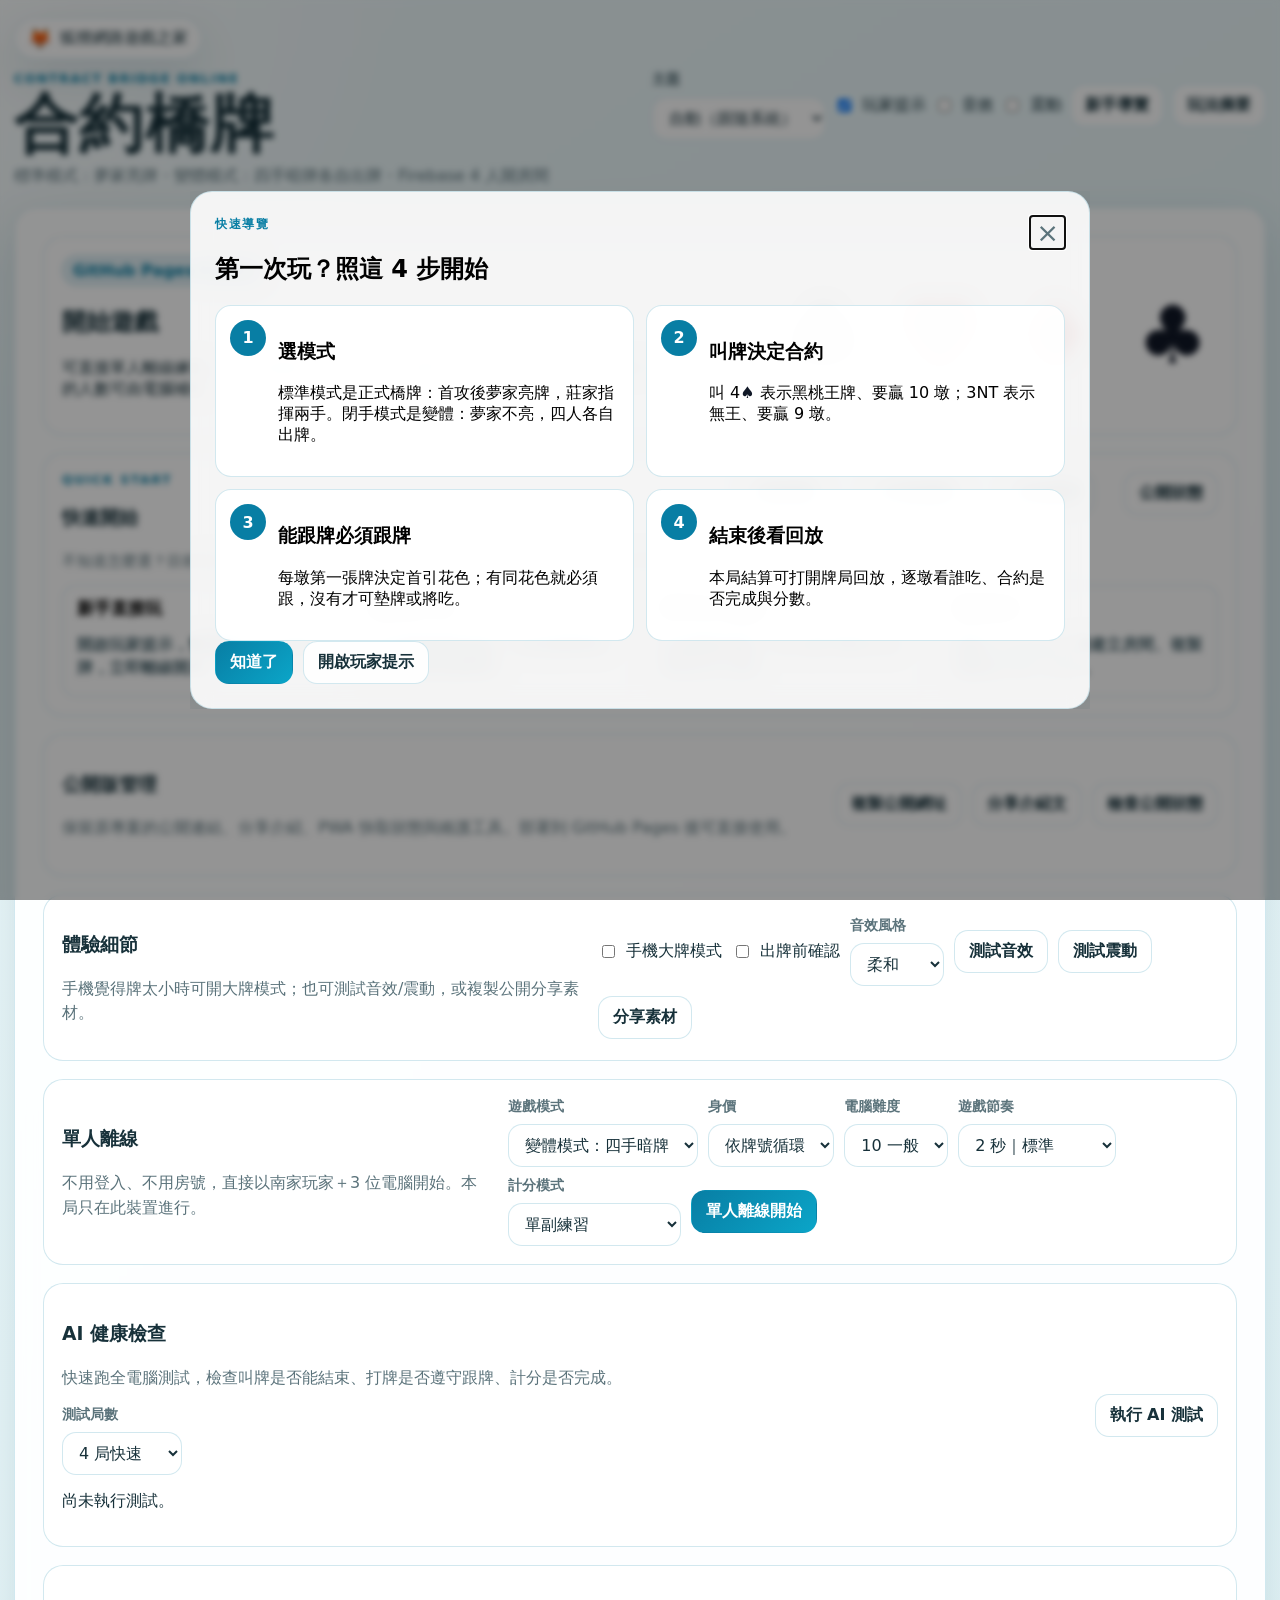
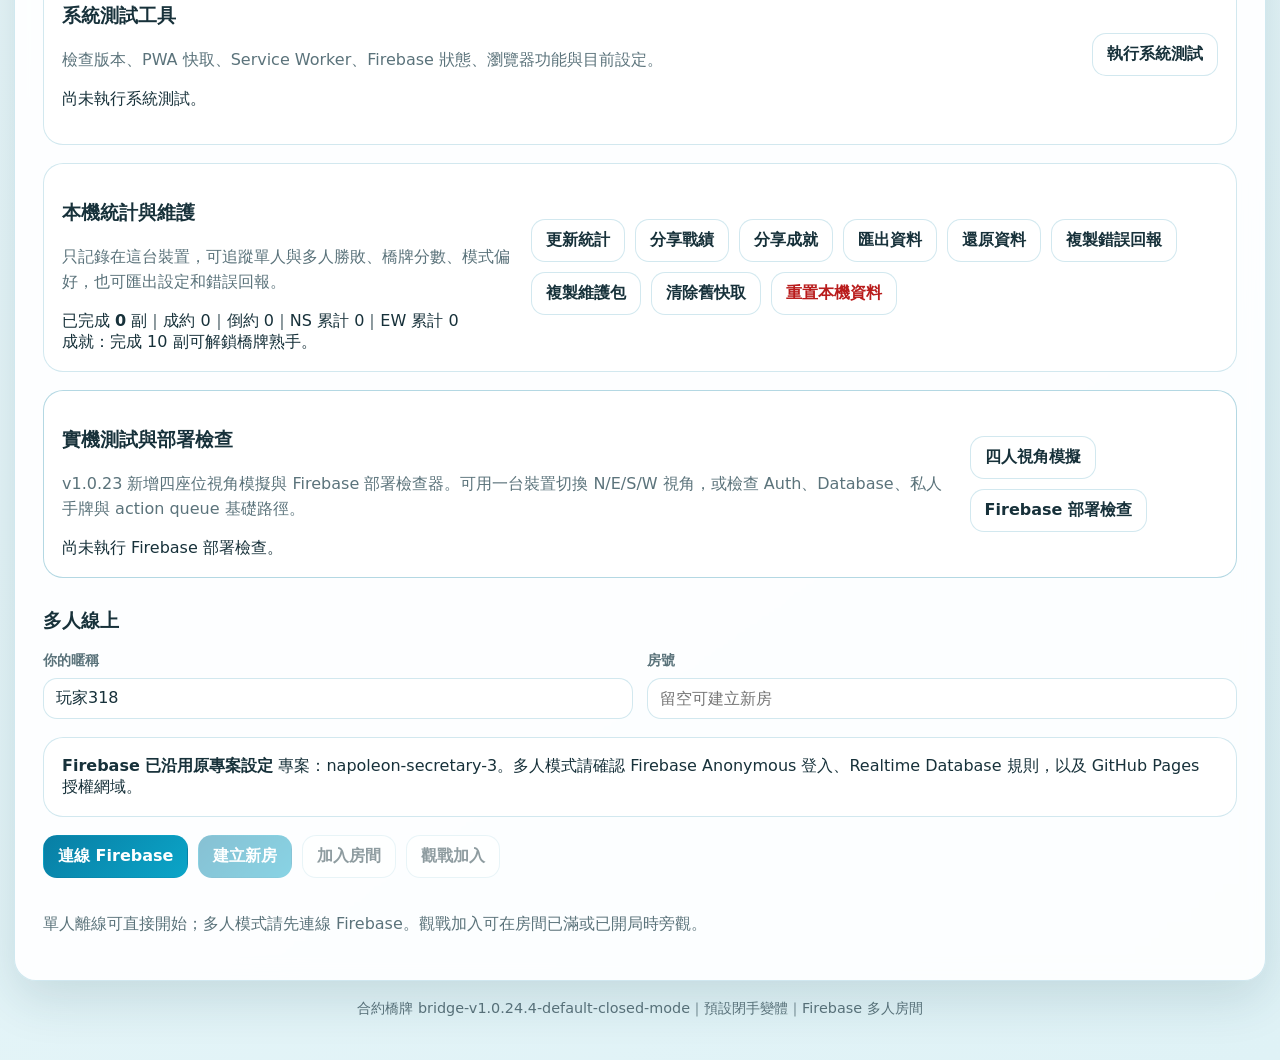
==== index.html @ 3e3d1fe1 "Add files via upload" ====
<!doctype html>
<html lang="zh-Hant">
<head>
  <meta charset="utf-8" />
  <meta name="viewport" content="width=device-width, initial-scale=1, viewport-fit=cover" />
  <title>合約橋牌｜標準夢家・閉手變體・Firebase 多人對戰</title>
  <meta name="description" content="合約橋牌網頁遊戲，支援標準夢家亮牌、閉手四人自出牌變體、單人離線、Firebase 開房間與 4 位真人對戰。" />
  <meta name="theme-color" content="#087ea4" />
  <meta name="apple-mobile-web-app-capable" content="yes" />
  <meta name="apple-mobile-web-app-title" content="合約橋牌" />
  <link rel="manifest" href="manifest.webmanifest?v=1.0.24.4" />
  <link rel="apple-touch-icon" href="icons/icon-192.png" />
  <link rel="stylesheet" href="style.css?v=1.0.24.4" />
</head>
<body>
  <div id="app">
    <a class="skip-link" href="#connectView">跳到主要內容</a>
    <a class="site-home-link" href="https://fox520-sketch.github.io/fox/" target="_blank" rel="noopener" aria-label="前往狐狸網路遊戲之家">
      <span class="site-home-icon" aria-hidden="true">🦊</span>
      <span>狐狸網路遊戲之家</span>
    </a>

    <header class="topbar">
      <div>
        <p class="eyebrow">Contract Bridge Online</p>
        <h1>合約橋牌</h1>
        <p class="subtitle">標準模式：夢家亮牌・變體模式：四手暗牌各自出牌・Firebase 4 人開房間</p>
      </div>
      <div class="top-actions">
        <label class="theme-picker" for="themeSelect">
          <span>主題</span>
          <select id="themeSelect" aria-label="選擇主題風格">
            <option value="auto">自動（跟隨系統）</option>
            <option value="ocean">海洋風</option>
            <option value="eye-care">護眼風</option>
            <option value="e-ink">電子紙風</option>
            <option value="forest">森林風</option>
            <option value="grassland">草原風</option>
            <option value="sakura">櫻花風</option>
            <option value="twilight">暮光風</option>
          </select>
        </label>
        <label class="top-check" for="hintToggle"><input id="hintToggle" type="checkbox" /> 玩家提示</label>
        <label class="top-check" for="soundToggle"><input id="soundToggle" type="checkbox" /> 音效</label>
        <label class="top-check" for="vibrationToggle"><input id="vibrationToggle" type="checkbox" /> 震動</label>
        <button id="btnOnboarding" class="ghost" type="button">新手導覽</button>
        <button id="btnRules" class="ghost" type="button">玩法摘要</button>
        <button id="btnLeave" class="ghost hidden" type="button">離開房間</button>
      </div>
    </header>

    <section id="connectView" class="card shell-card">
      <div class="hero">
        <div>
          <span class="pill">GitHub Pages Ready</span>
          <h2>開始遊戲</h2>
          <p>可直接單人離線練習，也可以連線 Firebase 建立房間，讓 4 位真人坐北、東、南、西一起玩。不足的人數可由電腦補位。</p>
        </div>
        <div class="wave"><span class="suit-symbol black">♠</span> <span class="suit-symbol red">♥</span> <span class="suit-symbol red">♦</span> <span class="suit-symbol black">♣</span></div>
      </div>

      <div class="public-start-card" aria-label="快速開始">
        <div class="public-start-head">
          <div>
            <p class="eyebrow">Quick Start</p>
            <h3>快速開始</h3>
            <p class="hint compact">不知道怎麼選？目前預設使用「閉手四人變體」；想玩正式合約橋牌流程，可改選標準夢家模式。</p>
          </div>
          <button id="btnOpenReleaseNotes" class="ghost" type="button">本版更新</button>
          <button id="btnOpenReleaseChecklist" class="ghost" type="button">正式版測試</button>
          <button id="btnOpenTutorial" class="ghost" type="button">玩法教學</button>
          <button id="btnOpenPublicStatusTop" class="ghost" type="button">公開狀態</button>
        </div>
        <div class="quick-mode-grid">
          <button id="btnQuickBeginner" class="quick-mode" type="button">
            <b>新手直接玩</b>
            <span>開啟玩家提示，變體模式：四手暗牌，立即離線開局。</span>
          </button>
          <button id="btnQuickStandard" class="quick-mode" type="button">
            <b>標準單人局</b>
            <span>合約橋牌標準流程：首攻後夢家亮牌，莊家指揮夢家。</span>
          </button>
          <button id="btnQuickClosed" class="quick-mode" type="button">
            <b>閉手四人變體</b>
            <span>取消夢家亮牌；四人都只看自己的牌並自行出牌。</span>
          </button>
          <button id="btnQuickMultiplayer" class="quick-mode" type="button">
            <b>邀請朋友</b>
            <span>連線 Firebase 後建立房間、複製連結或 QR Code。</span>
          </button>
        </div>
      </div>

      <div class="public-share-card" aria-label="公開版管理與分享">
        <div>
          <h3>公開版管理</h3>
          <p class="hint">保留原專案的公開連結、分享介紹、PWA 快取狀態與維護工具。部署到 GitHub Pages 後可直接使用。</p>
        </div>
        <div class="tool-actions">
          <button id="btnCopyPublicLink" class="ghost" type="button">複製公開網址</button>
          <button id="btnCopyPublicIntro" class="ghost" type="button">分享介紹文</button>
          <button id="btnOpenPublicStatus" class="ghost" type="button">檢查公開狀態</button>
        </div>
      </div>

      <div class="experience-card" aria-label="手機手感、音效與分享素材">
        <div>
          <h3>體驗細節</h3>
          <p class="hint">手機覺得牌太小時可開大牌模式；也可測試音效/震動，或複製公開分享素材。</p>
        </div>
        <div class="experience-controls">
          <label class="check compact-check"><input id="touchComfortToggle" type="checkbox" /> 手機大牌模式</label>
          <label class="check compact-check"><input id="confirmPlayToggle" type="checkbox" /> 出牌前確認</label>
          <label class="mini-field sound-profile-field">
            <span>音效風格</span>
            <select id="soundProfile">
              <option value="soft">柔和</option>
              <option value="classic">經典</option>
              <option value="arcade">遊戲感</option>
            </select>
          </label>
          <button id="btnTestSound" class="ghost" type="button">測試音效</button>
          <button id="btnTestVibration" class="ghost" type="button">測試震動</button>
          <button id="btnOpenShareKit" class="ghost" type="button">分享素材</button>
        </div>
      </div>

      <div class="quick-start">
        <div>
          <h3>單人離線</h3>
          <p class="hint">不用登入、不用房號，直接以南家玩家＋3 位電腦開始。本局只在此裝置進行。</p>
        </div>
        <div class="quick-actions">
          <label class="mini-field">
            <span>遊戲模式</span>
            <select id="offlineMode">
              <option value="closed" selected>變體模式：四手暗牌</option>
              <option value="standard">標準模式：夢家亮牌</option>
            </select>
          </label>
          <label class="mini-field">
            <span>身價</span>
            <select id="offlineVulnerability">
              <option value="cycle" selected>依牌號循環</option>
              <option value="none">雙方無身價</option>
              <option value="ns">南北有身價</option>
              <option value="ew">東西有身價</option>
              <option value="both">雙方有身價</option>
            </select>
          </label>
          <label class="mini-field">
            <span>電腦難度</span>
            <select id="offlineDifficulty">
              <option value="6">6 輕鬆</option>
              <option value="10" selected>10 一般</option>
              <option value="15">15 困難</option>
              <option value="20">20 專家</option>
            </select>
          </label>
          <label class="mini-field">
            <span>遊戲節奏</span>
            <select id="offlinePacing">
              <option value="800">0.8 秒｜快速</option>
              <option value="1200">1.2 秒｜偏快</option>
              <option value="2000" selected>2 秒｜標準</option>
              <option value="3000">3 秒｜看清楚</option>
              <option value="5000">5 秒｜教學慢速</option>
            </select>
          </label>
          <label class="mini-field">
            <span>計分模式</span>
            <select id="offlineScoringMode">
              <option value="single" selected>單副練習</option>
              <option value="chicago4">Chicago 4 副制</option>
                <option value="chicago8">Chicago 8 副制</option>
                <option value="chicago12">Chicago 12 副制</option>
                <option value="chicago16">Chicago 16 副制</option>
            </select>
          </label>
          <button id="btnStartOffline" class="primary" type="button">單人離線開始</button>
        </div>
      </div>

      <div class="ai-test-card">
        <div>
          <h3>AI 健康檢查</h3>
          <p class="hint">快速跑全電腦測試，檢查叫牌是否能結束、打牌是否遵守跟牌、計分是否完成。</p>
          <div class="ai-test-controls">
            <label class="mini-field">
              <span>測試局數</span>
              <select id="aiTestRounds">
                <option value="4" selected>4 局快速</option>
                <option value="8">8 局標準</option>
                <option value="16">16 局穩定</option>
              </select>
            </label>
          </div>
          <p id="aiTestStatus" class="ai-test-status">尚未執行測試。</p>
        </div>
        <button id="btnRunAiTest" class="ghost" type="button">執行 AI 測試</button>
      </div>

      <div class="tool-card">
        <div>
          <h3>系統測試工具</h3>
          <p class="hint">檢查版本、PWA 快取、Service Worker、Firebase 狀態、瀏覽器功能與目前設定。</p>
          <p id="diagnosticStatus" class="diagnostic-status">尚未執行系統測試。</p>
        </div>
        <button id="btnRunDiagnostics" class="ghost" type="button">執行系統測試</button>
      </div>

      <div class="tool-card stats-card">
        <div>
          <h3>本機統計與維護</h3>
          <p class="hint">只記錄在這台裝置，可追蹤單人與多人勝敗、橋牌分數、模式偏好，也可匯出設定和錯誤回報。</p>
          <div id="localStatsSummary" class="stats-summary" aria-live="polite">尚無本機統計。</div>
          <div id="achievementSummary" class="achievement-summary" aria-live="polite"></div>
        </div>
        <div class="tool-actions">
          <button id="btnShowLocalStats" class="ghost" type="button">更新統計</button>
          <button id="btnShareStats" class="ghost" type="button">分享戰績</button>
          <button id="btnShareAchievements" class="ghost" type="button">分享成就</button>
          <button id="btnExportLocalData" class="ghost" type="button">匯出資料</button>
          <button id="btnImportLocalData" class="ghost" type="button">還原資料</button>
          <button id="btnCopyErrorReport" class="ghost" type="button">複製錯誤回報</button>
          <button id="btnCopySupportBundle" class="ghost" type="button">複製維護包</button>
          <button id="btnClearPwaCache" class="ghost" type="button">清除舊快取</button>
          <button id="btnResetLocalData" class="ghost danger-ghost" type="button">重置本機資料</button>
        </div>
      </div>

      <div class="tool-card deploy-test-card">
        <div>
          <h3>實機測試與部署檢查</h3>
          <p class="hint">v1.0.23 新增四座位視角模擬與 Firebase 部署檢查器。可用一台裝置切換 N/E/S/W 視角，或檢查 Auth、Database、私人手牌與 action queue 基礎路徑。</p>
          <div id="deploymentCheckStatus" class="diagnostic-status deploy-check-status">尚未執行 Firebase 部署檢查。</div>
        </div>
        <div class="tool-actions">
          <button id="btnStartSeatSimulator" class="ghost" type="button">四人視角模擬</button>
          <button id="btnRunFirebaseDeployCheck" class="ghost" type="button">Firebase 部署檢查</button>
        </div>
      </div>

      <h3 class="section-title">多人線上</h3>
      <div class="grid two">
        <label class="field">
          <span>你的暱稱</span>
          <input id="playerName" maxlength="12" placeholder="例如：Fox" />
        </label>
        <label class="field">
          <span>房號</span>
          <input id="roomCode" maxlength="8" placeholder="留空可建立新房" />
        </label>
      </div>
      <div class="config-note">
        <b>Firebase 已沿用原專案設定</b>
        <span>專案：napoleon-secretary-3。多人模式請確認 Firebase Anonymous 登入、Realtime Database 規則，以及 GitHub Pages 授權網域。</span>
      </div>
      <div class="button-row">
        <button id="btnConnect" class="primary" type="button">連線 Firebase</button>
        <button id="btnCreateRoom" class="primary" type="button" disabled>建立新房</button>
        <button id="btnJoinRoom" class="ghost" type="button" disabled>加入房間</button>
        <button id="btnJoinSpectator" class="ghost" type="button" disabled>觀戰加入</button>
      </div>
      <p id="connectStatus" class="hint">單人離線可直接開始；多人模式請先連線 Firebase。觀戰加入可在房間已滿或已開局時旁觀。</p>
    </section>

    <section id="lobbyView" class="card hidden">
      <div class="lobby-header">
        <div>
          <p class="eyebrow">房間</p>
          <h2 id="lobbyRoomCode">----</h2>
          <p id="lobbyShare" class="hint"></p>
          <div id="lobbyRoomStatus" class="room-status-card" aria-live="polite"></div>
        </div>
        <div class="invite-card" aria-label="房間邀請資訊">
          <img id="inviteQr" class="qr-code" alt="加入房間 QR Code" />
          <div class="invite-meta">
            <p class="eyebrow">邀請</p>
            <p class="hint compact">朋友掃描 QR Code 或開啟連結即可帶入房號。</p>
            <p id="inviteLinkText" class="invite-url"></p>
            <button id="btnCopyLink" class="ghost" type="button">複製邀請連結</button>
          </div>
        </div>
      </div>

      <div class="grid lobby-grid">
        <div class="panel">
          <h3>座位</h3>
          <p class="hint compact">四個座位固定為北、東、南、西；南北同隊，東西同隊。真人不足時可由房主補電腦。</p>
          <div id="lobbySeats" class="seat-list"></div>
          <div class="button-row">
            <button id="btnToggleReady" class="ghost" type="button">我準備好了</button>
          </div>
          <div class="button-row host-only hidden">
            <button id="btnAddBot" class="ghost" type="button">補一位電腦</button>
            <button id="btnRemoveBot" class="ghost" type="button">移除電腦</button>
          </div>
          <div class="host-tools host-only hidden">
            <h4>房主工具</h4>
            <p class="hint compact">朋友斷線時，可把離線真人座位交給電腦接手；公開測試結束可關閉房間。</p>
            <div class="button-row">
              <button id="btnTakeOverOfflineLobby" class="ghost" type="button">離線玩家改電腦</button>
              <button id="btnExtendRoomLobby" class="ghost" type="button">延長 24 小時</button>
              <label class="mini-field compact-transfer"><span>轉讓房主</span><select id="transferHostSeat"></select></label>
              <button id="btnTransferHost" class="ghost" type="button">轉讓房主</button>
              <button id="btnCopyRoomMaintenanceLobby" class="ghost" type="button">複製維護摘要</button>
              <button id="btnCloseRoomLobby" class="ghost danger-ghost" type="button">關閉房間</button>
            </div>
          </div>
        </div>

        <div class="panel">
          <h3>規則設定</h3>
          <div class="settings-grid">
            <label class="field">
              <span>遊戲模式</span>
              <select id="lobbyMode">
                <option value="closed" selected>變體模式：取消夢家，四手暗牌各自出牌</option>
                <option value="standard">標準模式：首攻後夢家亮牌，莊家指揮夢家</option>
              </select>
              <small>變體模式不是正式合約橋牌；它保留叫牌與計分，但同伴不亮牌、不由莊家控制。</small>
            </label>
            <label class="field">
              <span>身價</span>
              <select id="lobbyVulnerability">
                <option value="cycle" selected>依牌號循環</option>
                <option value="none">雙方無身價</option>
                <option value="ns">南北有身價</option>
                <option value="ew">東西有身價</option>
                <option value="both">雙方有身價</option>
              </select>
            </label>
            <label class="field">
              <span>電腦難度 <b id="difficultyLabel">10</b> / 20</span>
              <input id="difficulty" type="range" min="1" max="20" value="10" />
              <small>影響電腦叫牌積極度與打牌選擇。</small>
            </label>
            <label class="field">
              <span>遊戲節奏</span>
              <select id="lobbyPacing">
                <option value="800">0.8 秒｜快速</option>
                <option value="1200">1.2 秒｜偏快</option>
                <option value="2000" selected>2 秒｜標準</option>
                <option value="3000">3 秒｜看清楚</option>
                <option value="5000">5 秒｜教學慢速</option>
              </select>
              <small>同時控制 AI 叫牌、AI 出牌與每墩清桌等待時間。</small>
            </label>
            <label class="field">
              <span>計分模式</span>
              <select id="lobbyScoringMode">
                <option value="single" selected>單副練習</option>
                <option value="chicago4">Chicago 4 副制｜4 副總分</option>
                <option value="chicago8">Chicago 8 副制｜8 副總分</option>
                <option value="chicago12">Chicago 12 副制｜12 副總分</option>
                <option value="chicago16">Chicago 16 副制｜16 副總分</option>
              </select>
              <small>Chicago 可選 4 / 8 / 12 / 16 副，身價依四副循環，結束後產生賽後報告。</small>
            </label>
            <label class="check"><input id="showAiThoughts" type="checkbox" checked /> 顯示 AI 思路紀錄</label>
            <label class="check"><input id="allowSpectators" type="checkbox" checked /> 開放觀戰加入</label>
            <label class="check"><input id="allowBotFill" type="checkbox" checked /> 允許 AI 補位</label>
          </div>
          <button id="btnStartGame" class="primary big host-only hidden" type="button">開始對戰</button>
          <p id="lobbyNotice" class="hint"></p>
        </div>
      </div>
    </section>

    <main id="gameView" class="game hidden">
      <div id="turnAlert" class="turn-alert hidden" role="status" aria-live="polite">
        <div>
          <b id="turnAlertTitle">輪到你</b>
          <span id="turnAlertText">請完成操作。</span>
        </div>
        <button id="btnTurnAlertFocus" class="primary" type="button">前往操作</button>
      </div>
      <nav id="mobileQuickNav" class="mobile-quick-nav hidden" aria-label="手機快速跳轉"></nav>
      <aside class="left-panel panel">
        <button id="btnGameExit" class="ghost game-exit" type="button">返回主畫面</button>
        <div class="phase-card">
          <p class="eyebrow">目前階段</p>
          <h2 id="phaseTitle">準備中</h2>
          <p id="phaseHelp">等待房主開始。</p>
        </div>
        <div class="contract">
          <h3>合約</h3>
          <div id="contractInfo">尚未叫牌</div>
        </div>
        <div class="scoreboard">
          <h3>分數</h3>
          <div id="scoreList"></div>
        </div>
        <div id="dealProgress" class="deal-progress-card"></div>
        <div id="turnWaitCard" class="wait-card hidden" aria-live="polite"></div>
        <div id="actionPanel" class="actions"></div>
        <div id="gameRoomStatus" class="room-status-card game-room-status hidden" aria-live="polite"></div>
        <div id="gameHostTools" class="host-tools host-only hidden">
          <h4>多人維護</h4>
          <p class="hint compact">若真人斷線卡住，房主可讓電腦接手離線座位或關閉房間。</p>
          <div class="game-controls-grid">
            <label class="mini-field">
              <span>本局節奏</span>
              <select id="gamePacing">
                <option value="800">0.8 秒｜快速</option>
                <option value="1200">1.2 秒｜偏快</option>
                <option value="2000">2 秒｜標準</option>
                <option value="3000">3 秒｜看清楚</option>
                <option value="5000">5 秒｜教學慢速</option>
              </select>
            </label>
          </div>
          <div class="test-view-tools">
            <b>座位視角模擬</b>
            <div class="button-row compact-actions">
              <button class="ghost tiny" type="button" data-test-view-seat="0">北 N</button>
              <button class="ghost tiny" type="button" data-test-view-seat="1">東 E</button>
              <button class="ghost tiny" type="button" data-test-view-seat="2">南 S</button>
              <button class="ghost tiny" type="button" data-test-view-seat="3">西 W</button>
              <button class="ghost tiny" type="button" data-test-view-seat="spectator">觀戰</button>
              <button class="ghost tiny" type="button" data-test-view-seat="clear">關閉</button>
            </div>
            <p class="hint compact">四人視角模擬局可直接切換座位操作；線上局只建議用來檢查視角，不建議代替其他真人行動。</p>
          </div>
          <div class="button-row">
            <button id="btnTakeOverCurrentGame" class="ghost" type="button">接管目前輪到者</button>
            <button id="btnForceContinueGame" class="ghost" type="button">立即處理等待</button>
            <button id="btnRepairStuckGame" class="ghost" type="button">一鍵修復卡住</button>
            <button id="btnUndoLastGame" class="ghost" type="button">撤銷上一動作</button>
            <button id="btnUndoTrickGame" class="ghost" type="button">撤銷整墩</button>
            <button id="btnUndoToPlayStartGame" class="ghost" type="button">撤銷到叫牌結束</button>
            <button id="btnRedealCurrentGame" class="ghost" type="button">重打本副</button>
            <button id="btnTakeOverOfflineGame" class="ghost" type="button">接管全部離線玩家</button>
            <button id="btnCopyLinkGame" class="ghost" type="button">複製邀請連結</button>
            <button id="btnCopyErrorReportGame" class="ghost" type="button">複製錯誤回報</button>
            <button id="btnDownloadErrorSnapshotGame" class="ghost" type="button">下載 JSON 快照</button>
            <button id="btnCloseRoomGame" class="ghost danger-ghost" type="button">關閉房間</button>
          </div>
        </div>
        <div id="playerTips" class="player-tips hidden"></div>
      </aside>

      <section class="table-wrap">
        <div id="table" class="table">
          <div id="seat0" class="seat seat-0"></div>
          <div id="seat1" class="seat seat-1"></div>
          <div id="seat2" class="seat seat-2"></div>
          <div id="seat3" class="seat seat-3"></div>
          <div id="play0" class="seat-play play-0"></div>
          <div id="play1" class="seat-play play-1"></div>
          <div id="play2" class="seat-play play-2"></div>
          <div id="play3" class="seat-play play-3"></div>
          <div class="center">
            <div id="trickArea" class="trick-area"></div>
            <div id="kittyArea" class="kitty-area"></div>
          </div>
          <div id="tableTrump" class="table-trump hidden" aria-live="polite"></div>
          <div id="tableTeamHeads" class="table-heads hidden" aria-live="polite"></div>
        </div>
        <div class="hand-panel panel">
          <div class="hand-header">
            <div>
              <h3 id="handTitle">你的手牌</h3>
              <p id="handHint">依目前階段操作。</p>
            </div>
            <div class="hand-header-tools">
              <label class="mini-field hand-sort-field">
                <span>排序</span>
                <select id="handSortMode" aria-label="手牌排序">
                  <option value="suit">花色排序</option>
                  <option value="rank">牌點排序</option>
                  <option value="redblack">紅黑交錯</option>
                </select>
              </label>
              <div id="handCount" class="pill"></div>
            </div>
          </div>
          <div id="handAnalysis" class="hand-analysis" aria-live="polite"></div>
          <div id="handSuggestion" class="hand-suggestion hidden" aria-live="polite"></div>
          <div id="handActionPanel" class="inline-actions hidden" aria-live="polite"></div>
          <div id="hand" class="hand"></div>
        </div>
      </section>

      <aside class="right-panel panel log-panel drawer-collapsed" id="recordsDrawer" data-mobile-tab="tools">
        <div class="record-mobile-head">
          <b>紀錄 / 檢討</b>
          <button id="btnRecordDrawerToggle" class="ghost tiny" type="button">展開</button>
        </div>
        <div class="record-tabs" role="tablist" aria-label="牌局紀錄分頁">
          <button type="button" data-record-tab-btn="tools" class="active">工具</button>
          <button type="button" data-record-tab-btn="auction">叫牌</button>
          <button type="button" data-record-tab-btn="review">檢討</button>
          <button type="button" data-record-tab-btn="tricks">出牌</button>
          <button type="button" data-record-tab-btn="log">紀錄</button>
        </div>
        <section class="record-panel game-tools-panel" data-record-tab="tools">
          <h3>牌局工具</h3>
          <p class="hint compact">可複製完整牌譜，方便分享、回報問題或賽後檢討。</p>
          <div class="button-row">
            <button id="btnCopyHandRecordGame" class="ghost" type="button">複製完整牌譜</button>
            <button id="btnDownloadHandRecordGame" class="ghost" type="button">下載 TXT</button>
            <button id="btnCopyReviewGame" class="ghost" type="button">複製檢討</button>
            <button id="btnCopyErrorReportSide" class="ghost" type="button">複製錯誤回報</button>
            <button id="btnDownloadErrorSnapshotSide" class="ghost" type="button">下載 JSON 快照</button>
          </div>
        </section>
        <section id="syncTestPanel" class="record-panel sync-panel" data-record-tab="tools" aria-live="polite"></section>
        <section class="record-panel" data-record-tab="auction">
          <h3>叫牌紀錄表</h3>
          <div id="auctionRecord" class="record-scroll" aria-live="polite"></div>
        </section>
        <section id="postHandReview" class="record-panel review-panel" data-record-tab="review" aria-live="polite"></section>
        <section id="gameHealthPanel" class="record-panel health-panel" data-record-tab="review" aria-live="polite"></section>
        <section class="record-panel" data-record-tab="tricks">
          <h3>每墩出牌紀錄</h3>
          <div id="trickRecord" class="record-scroll" aria-live="polite"></div>
        </section>
        <section class="record-panel log-record-panel" data-record-tab="log">
          <div class="log-header">
            <h3>牌局紀錄</h3>
            <button id="btnToggleLog" class="ghost log-toggle" type="button">顯示紀錄</button>
          </div>
          <p id="logSummary" class="log-summary">牌局紀錄已隱藏。</p>
          <div id="log" class="log"></div>
        </section>
      </aside>
    </main>

    <dialog id="onboardingDialog" class="onboarding-dialog">
      <div class="dialog-body onboarding-body">
        <button id="closeOnboarding" class="close" type="button">×</button>
        <p class="eyebrow">快速導覽</p>
        <h2>第一次玩？照這 4 步開始</h2>
        <div class="onboarding-steps">
          <article><b>1</b><div><h3>選模式</h3><p>標準模式是正式橋牌：首攻後夢家亮牌，莊家指揮兩手。閉手模式是變體：夢家不亮，四人各自出牌。</p></div></article>
          <article><b>2</b><div><h3>叫牌決定合約</h3><p>叫 4<span class="suit-symbol black">♠</span> 表示黑桃王牌、要贏 10 墩；3NT 表示無王、要贏 9 墩。</p></div></article>
          <article><b>3</b><div><h3>能跟牌必須跟牌</h3><p>每墩第一張牌決定首引花色；有同花色就必須跟，沒有才可墊牌或將吃。</p></div></article>
          <article><b>4</b><div><h3>結束後看回放</h3><p>本局結算可打開牌局回放，逐墩看誰吃、合約是否完成與分數。</p></div></article>
        </div>
        <div class="button-row dialog-actions">
          <button id="btnStartAfterGuide" class="primary" type="button">知道了</button>
          <button id="btnEnableHintsFromGuide" class="ghost" type="button">開啟玩家提示</button>
        </div>
      </div>
    </dialog>

    <dialog id="importDataDialog" class="backup-dialog">
      <div class="dialog-body backup-body">
        <button id="closeImportData" class="close" type="button">×</button>
        <p class="eyebrow">備份 / 還原</p>
        <h2>貼上本機資料 JSON</h2>
        <p class="hint">可貼上「匯出資料」複製的 JSON，還原主題、玩家提示、音效/震動、暱稱與統計。</p>
        <textarea id="importDataText" class="backup-textarea" spellcheck="false" placeholder="在這裡貼上 JSON"></textarea>
        <div class="button-row dialog-actions">
          <button id="btnPasteCurrentBackup" class="ghost" type="button">貼入目前資料</button>
          <button id="btnApplyImportData" class="primary" type="button">還原資料</button>
        </div>
      </div>
    </dialog>

    <dialog id="releaseNotesDialog">
      <div class="dialog-body">
        <button id="closeReleaseNotes" class="close" type="button">×</button>
        <p class="eyebrow">Release</p>
        <h2>本版更新</h2>
        <ul>
          <li>v1.0.23：新增四人座位視角模擬、Firebase 部署檢查器、出牌 AI 第三版、正式大廳與新手教學第三章。</li>
          <li class="old-note">v1.0.22：Firebase rules 正式強化，私人手牌、action queue 與房主/仲裁者權限分流更清楚。</li>
          <li>房主 / 仲裁者轉移再強化：房主離線超過安全等待時間後，新仲裁者用交易式寫入接手，降低雙房主風險。</li>
          <li>Chicago 可選 4 / 8 / 12 / 16 副，賽後報告會列出每副合約、結果、分數與累計分。</li>
          <li>新增新手教學任務第二章：合約與成局，練習看懂目標墩數、王牌/無王、成局與計分。</li>
          <li>手機橫向與底部安全區細修，手牌、操作列與紀錄抽屜更避開瀏覽器工具列。</li>
          <li class="old-note">v1.0.21：新增多人同步 / action queue 測試面板，能看到 pending / processing / rejected / processed 狀態。</li>
          <li>新增卡住自動偵測與房主一鍵修復，可處理 stale action、AI 逾時與清桌逾時。</li>
          <li>出牌 AI 升級第二版：加入首攻、無王長門、有王抽王、第三家高、低張墊牌等基礎策略。</li>
          <li>觀戰模式正式化：房主可開關觀戰，觀戰者只看公開資訊，結束後才看四手全牌。</li>
          <li>新增新手教學任務第一章：跟牌與一墩，會依牌局進度顯示任務。</li>
          <li>保留多人防作弊資料拆分、Chicago、進階撤銷、手機專用牌桌與 JSON 診斷。</li>
          <li class="old-note">v1.0.19：多人牌局正式拆分公開狀態與私人手牌，公開房間資料不再保存四家暗牌。</li>
          <li>新增動作提交 / 房主合法性驗證：真人只送出叫牌或出牌意圖，通過驗證才更新牌局。</li>
          <li>新增 Chicago 四副制與總分表，可選單副練習或四副累計總分。</li>
          <li>房主新增「撤銷上一動作」與「重打本副」，方便處理誤觸與同步問題。</li>
          <li>新增詳細錯誤回報，會包含版本、房號、階段、叫牌、目前桌面牌、健康檢查、最近紀錄與 action audit。</li>
          <li>保留 v1.0.18 的自然制叫牌 AI、叫牌教學理由、逐步回放與手機紀錄抽屜。</li>
        </ul>
        <button id="btnOpenTutorialFromRelease" class="ghost" type="button">打開教學</button>
      </div>
    </dialog>

    <dialog id="releaseChecklistDialog">
      <div class="dialog-body">
        <button id="closeReleaseChecklist" class="close" type="button">×</button>
        <p class="eyebrow">Checklist</p>
        <h2>正式版測試清單</h2>
        <div id="releaseChecklistBody" class="checklist"></div>
        <div class="button-row dialog-actions">
          <button id="btnChecklistDiagnostics" class="ghost" type="button">執行系統測試</button>
          <button id="btnCopyChecklistResult" class="ghost" type="button">複製測試結果</button>
          <button id="btnResetChecklist" class="ghost" type="button">重置勾選</button>
        </div>
      </div>
    </dialog>

    <dialog id="tutorialDialog">
      <div class="dialog-body tutorial-body">
        <button id="closeTutorial" class="close" type="button">×</button>
        <p class="eyebrow">Tutorial</p>
        <h2>合約橋牌玩法教學</h2>
        <div class="tutorial-grid">
          <article><h3>叫牌</h3><p>四人順時針叫牌。叫價必須高於前一個叫價；Pass 不叫；Double / Redouble 依規則出現。最後叫價後三家 Pass 即成合約。</p></article>
          <article><h3>標準夢家模式</h3><p>莊家左手首攻。首攻翻開後，夢家攤牌，夢家的牌由莊家指揮。夢家本人不能自行建議或出牌。</p></article>
          <article><h3>閉手變體模式</h3><p>取消夢家。首攻後同伴牌仍不公開，四個真人或電腦都自行決定自己的出牌。叫牌與計分仍沿用合約橋牌。</p></article>
          <article><h3>計分</h3><p>低花每線位墩 20，高花 30，NT 第一墩 40 後續 30。基本分達 100 是成局；滿貫與身價會增加獎分或罰分。</p></article>
          <article><h3>新手任務第二章</h3><p>牌局右側「檢討」分頁會帶你練習合約目標、王牌 / 無王、成局線與結算得分。</p></article>
        </div>
        <div class="button-row dialog-actions">
          <button id="btnTutorialEnableHints" class="primary" type="button">開啟玩家提示</button>
          <button id="btnTutorialOpenRules" class="ghost" type="button">看玩法摘要</button>
        </div>
      </div>
    </dialog>

    <dialog id="publicStatusDialog">
      <div class="dialog-body">
        <button id="closePublicStatus" class="close" type="button">×</button>
        <p class="eyebrow">Public Status</p>
        <h2>公開狀態</h2>
        <div id="publicStatusBody" class="status-list"></div>
        <div class="button-row dialog-actions">
          <button id="btnCopyPublicStatus" class="ghost" type="button">複製狀態報告</button>
          <button id="btnCopyPublicLinkInDialog" class="ghost" type="button">複製公開網址</button>
          <button id="btnClearPwaCachePublic" class="ghost" type="button">清除舊快取</button>
        </div>
      </div>
    </dialog>

    <dialog id="shareKitDialog" class="share-kit-dialog">
      <div class="dialog-body share-kit-body">
        <button id="closeShareKit" class="close" type="button">×</button>
        <p class="eyebrow">分享素材</p>
        <h2>複製給朋友或放到狐狸首頁</h2>
        <div class="share-kit-grid">
          <article>
            <h3>短版邀請</h3>
            <textarea id="shareKitShort" readonly></textarea>
            <button class="ghost" type="button" data-share-copy="short">複製短版</button>
          </article>
          <article>
            <h3>完整介紹</h3>
            <textarea id="shareKitLong" readonly></textarea>
            <button class="ghost" type="button" data-share-copy="long">複製介紹</button>
          </article>
          <article>
            <h3>狐狸首頁素材</h3>
            <textarea id="shareKitFox" readonly></textarea>
            <button class="ghost" type="button" data-share-copy="fox">複製 HTML</button>
          </article>
        </div>
      </div>
    </dialog>

    <dialog id="rulesDialog">
      <div class="dialog-body">
        <button id="closeRules" class="close" type="button">×</button>
        <h2>玩法摘要</h2>
        <p><b>標準模式：</b>合約橋牌正式流程。叫牌決定合約，莊家左手首攻，首攻翻開後夢家亮牌，莊家同時指揮自己與夢家兩手牌。</p>
        <p><b>變體模式：</b>取消夢家亮牌，四手暗牌各自出牌。這不是正式合約橋牌，但保留叫牌、跟牌、王牌、贏墩與計分。</p>
        <ul>
          <li>合約階數 1–7，實際需贏 6 + 階數墩。</li>
          <li>名目高低：<span class="suit-symbol black">♣</span> &lt; <span class="suit-symbol red">♦</span> &lt; <span class="suit-symbol red">♥</span> &lt; <span class="suit-symbol black">♠</span> &lt; NT。</li>
          <li>每墩能跟牌必須跟牌；不能跟才可以墊牌或將吃。</li>
          <li>成局、部分合約、滿貫、超墩、倒約、Double / Redouble 都會自動計分。</li>
        </ul>
      </div>
    </dialog>

    <div id="resultOverlay" class="result-overlay hidden" aria-live="polite" aria-modal="true" role="dialog">
      <div class="result-fx" aria-hidden="true"><span></span><span></span><span></span><span></span><span></span><span></span></div>
      <div class="result-card">
        <p class="eyebrow">本局結果</p>
        <h2 id="resultTitle">完成</h2>
        <p id="resultSubtitle" class="result-subtitle"></p>
        <div id="resultStats" class="result-stats"></div>
        <div class="result-buttons">
          <button id="resultReplay" class="ghost" type="button">牌局回放</button>
          <button id="resultCopyHandRecord" class="ghost" type="button">複製牌譜</button>
          <button id="resultDownloadHandRecord" class="ghost" type="button">下載牌譜</button>
          <button id="resultCopyReview" class="ghost" type="button">複製檢討</button>
          <button id="resultNewDeal" class="ghost" type="button">再玩一副</button>
          <button id="resultClose" class="primary" type="button">繼續</button>
        </div>
      </div>
    </div>

    <dialog id="replayDialog" class="replay-dialog">
      <div class="dialog-body replay-body">
        <button id="closeReplay" class="close" type="button">×</button>
        <h2>牌局回放</h2>
        <p id="replaySummary" class="hint"></p>
        <div class="button-row replay-actions"><button id="btnShareReplay" class="ghost" type="button">分享回放摘要</button><button id="btnCopyHandRecordReplay" class="ghost" type="button">複製完整牌譜</button></div>
        <div class="replay-step-controls">
          <button id="btnReplayPrev" class="ghost" type="button">上一步</button>
          <select id="replayStepSelect" aria-label="回放步驟"></select>
          <button id="btnReplayNext" class="ghost" type="button">下一步</button>
          <button id="btnReplayPlay" class="primary" type="button">自動播放</button>
        </div>
        <div id="replayStepView" class="replay-step-view"></div>
        <div id="replayList" class="replay-list"></div>
      </div>
    </dialog>

    <div id="updateBanner" class="update-banner hidden" role="status" aria-live="polite">
      <span>有新版可用，重新載入後即可更新。</span>
      <div>
        <button id="btnReloadUpdate" class="primary" type="button">重新載入</button>
        <button id="btnDismissUpdate" class="ghost" type="button">稍後</button>
      </div>
    </div>

    <footer id="versionFooter" class="version-footer"></footer>
    <div id="toast" class="toast hidden"></div>
  </div>
  <script type="module" src="app.js?v=1.0.24.4"></script>
</body>
</html>
---- style.css ----
:root {
  color-scheme: light;
  --bg: #eef9fb;
  --bg-2: #dff2f6;
  --panel: rgba(255, 255, 255, 0.9);
  --panel-strong: #ffffff;
  --ink: #17313a;
  --muted: #5b737b;
  --accent: #087ea4;
  --accent-2: #0ba5c8;
  --danger: #b91c1c;
  --ok: #0f8a5f;
  --warn: #b45309;
  --line: rgba(8, 126, 164, 0.18);
  --shadow: 0 18px 50px rgba(17, 63, 79, 0.14);
  --radius: 22px;
  --card-w: 58px;
  --card-h: 82px;
  --font: ui-sans-serif, system-ui, -apple-system, BlinkMacSystemFont, "Segoe UI", "Noto Sans TC", "Microsoft JhengHei", sans-serif;
}

[data-theme="eye-care"] {
  --bg: #f5f1df;
  --bg-2: #e7dfbd;
  --panel: rgba(255, 252, 238, 0.92);
  --ink: #27331e;
  --muted: #61704f;
  --accent: #6c8f2d;
  --accent-2: #91a83a;
  --line: rgba(108, 143, 45, 0.24);
}
[data-theme="e-ink"] {
  --bg: #f6f6f2;
  --bg-2: #e6e6de;
  --panel: rgba(255, 255, 255, 0.96);
  --ink: #202020;
  --muted: #5e5e5e;
  --accent: #333333;
  --accent-2: #777777;
  --line: #d5d5cf;
  --shadow: 0 12px 30px rgba(0,0,0,0.08);
}
[data-theme="forest"] {
  --bg: #e9f5ec;
  --bg-2: #cde9d3;
  --panel: rgba(250, 255, 251, 0.92);
  --ink: #17341f;
  --muted: #536b58;
  --accent: #217346;
  --accent-2: #2f9b5e;
  --line: rgba(33, 115, 70, 0.2);
}
[data-theme="grassland"] {
  --bg: #f0f8dc;
  --bg-2: #d4eca1;
  --panel: rgba(255,255,244,.92);
  --ink: #2c3814;
  --muted: #667642;
  --accent: #7a9d16;
  --accent-2: #a3c737;
}
[data-theme="sakura"] {
  --bg: #fff0f5;
  --bg-2: #ffd8e7;
  --panel: rgba(255,255,255,.92);
  --ink: #462132;
  --muted: #8a5c70;
  --accent: #d94679;
  --accent-2: #f472a3;
  --line: rgba(217,70,121,.2);
}
[data-theme="twilight"] {
  color-scheme: dark;
  --bg: #101729;
  --bg-2: #1a2540;
  --panel: rgba(28, 39, 67, .92);
  --panel-strong: #202d4b;
  --ink: #eaf2ff;
  --muted: #afbed5;
  --accent: #8ab4ff;
  --accent-2: #c084fc;
  --line: rgba(138,180,255,.24);
  --shadow: 0 18px 50px rgba(0,0,0,.35);
}

* { box-sizing: border-box; }
html { scroll-behavior: smooth; }
body {
  margin: 0;
  font-family: var(--font);
  color: var(--ink);
  background:
    radial-gradient(circle at top left, rgba(255,255,255,.7), transparent 33vw),
    linear-gradient(145deg, var(--bg), var(--bg-2));
  min-height: 100vh;
}
button, input, select, textarea { font: inherit; }
button { cursor: pointer; }
button:disabled { opacity: .48; cursor: not-allowed; }
#app { width: min(1500px, calc(100% - 28px)); margin: 0 auto; padding: 18px 0 42px; }
.skip-link { position:absolute; left:-999px; top:auto; width:1px; height:1px; overflow:hidden; }
.skip-link:focus { left:18px; top:18px; z-index:20; width:auto; height:auto; background:#fff; padding:10px 14px; border-radius:12px; }
.site-home-link {
  display: inline-flex; align-items: center; gap: 8px;
  text-decoration: none; color: var(--ink);
  background: var(--panel); border: 1px solid var(--line); border-radius: 999px;
  padding: 8px 13px; box-shadow: var(--shadow); margin-bottom: 12px;
}
.site-home-icon { font-size: 1.2rem; }
.topbar { display: flex; justify-content: space-between; align-items: flex-start; gap: 18px; margin-bottom: 18px; }
.topbar h1 { margin: 0; font-size: clamp(2rem, 5vw, 4rem); line-height: 1; letter-spacing: .02em; }
.subtitle, .hint { color: var(--muted); line-height: 1.55; }
.subtitle { margin: 8px 0 0; }
.eyebrow { margin: 0 0 6px; text-transform: uppercase; letter-spacing: .13em; color: var(--accent); font-size: .78rem; font-weight: 800; }
.top-actions { display: flex; flex-wrap: wrap; align-items: center; justify-content: flex-end; gap: 8px; max-width: 720px; }
.theme-picker, .top-check, .mini-field, .field, .check {
  display: inline-flex; gap: 8px; align-items: center;
}
.theme-picker, .mini-field, .field {
  flex-direction: column; align-items: stretch; text-align: left;
}
.theme-picker span, .mini-field span, .field span { font-size: .86rem; font-weight: 800; color: var(--muted); }
select, input, textarea {
  color: var(--ink); background: var(--panel-strong);
  border: 1px solid var(--line); border-radius: 14px; padding: 10px 12px;
  outline: none;
}
select:focus, input:focus, textarea:focus { border-color: var(--accent); box-shadow: 0 0 0 3px color-mix(in srgb, var(--accent), transparent 78%); }
.card, .panel, dialog .dialog-body {
  background: var(--panel); border: 1px solid var(--line); border-radius: var(--radius);
  box-shadow: var(--shadow); backdrop-filter: blur(10px);
}
.card { padding: clamp(16px, 3vw, 28px); }
.panel { padding: 16px; }
.hidden { display: none !important; }
.primary, .ghost, .quick-mode {
  border: 1px solid var(--line); border-radius: 14px; padding: 10px 14px; font-weight: 800;
  transition: transform .12s ease, background .12s ease, border-color .12s ease;
}
.primary { background: linear-gradient(135deg, var(--accent), var(--accent-2)); color: white; border-color: transparent; }
.ghost { background: color-mix(in srgb, var(--panel-strong), transparent 8%); color: var(--ink); }
.danger-ghost { color: var(--danger); }
.primary:hover:not(:disabled), .ghost:hover:not(:disabled), .quick-mode:hover { transform: translateY(-1px); border-color: var(--accent); }
.big { width: 100%; margin-top: 14px; padding-block: 14px; }
.button-row, .tool-actions, .quick-actions, .experience-controls, .ai-test-controls { display: flex; flex-wrap: wrap; gap: 10px; align-items: center; }
.shell-card { display: grid; gap: 18px; }
.hero, .public-start-card, .public-share-card, .experience-card, .quick-start, .ai-test-card, .tool-card, .config-note {
  background: color-mix(in srgb, var(--panel-strong), transparent 8%);
  border: 1px solid var(--line); border-radius: 20px; padding: 18px;
}
.hero, .public-share-card, .experience-card, .quick-start, .ai-test-card, .tool-card { display: flex; align-items: center; justify-content: space-between; gap: 18px; }
.wave { font-size: clamp(2.4rem, 7vw, 5rem); letter-spacing: .12em; color: var(--accent); white-space: nowrap; }
.pill { display: inline-flex; align-items: center; gap: 6px; background: color-mix(in srgb, var(--accent), transparent 88%); color: var(--accent); border: 1px solid var(--line); border-radius: 999px; padding: 5px 10px; font-weight: 900; }
.compact { margin: 4px 0 0; font-size: .92rem; }
.public-start-head { display: flex; gap: 10px; justify-content: space-between; align-items: flex-start; flex-wrap: wrap; margin-bottom: 12px; }
.quick-mode-grid { display: grid; grid-template-columns: repeat(4, minmax(160px, 1fr)); gap: 12px; }
.quick-mode { text-align: left; background: var(--panel-strong); display: grid; gap: 8px; min-height: 112px; }
.quick-mode b { font-size: 1.08rem; }
.quick-mode span { color: var(--muted); line-height: 1.42; }
.grid { display: grid; gap: 14px; }
.grid.two { grid-template-columns: repeat(2, minmax(0, 1fr)); }
.section-title { margin: 12px 0 0; }
.lobby-header { display: flex; justify-content: space-between; gap: 18px; align-items: flex-start; margin-bottom: 18px; }
.invite-card { display: flex; gap: 14px; align-items: center; background: var(--panel-strong); border: 1px solid var(--line); border-radius: 18px; padding: 12px; min-width: min(520px, 100%); }
.qr-code { width: 124px; height: 124px; object-fit: contain; border-radius: 12px; background: #fff; border: 1px solid #ddd; }
.invite-url { max-width: 340px; overflow-wrap: anywhere; font-size: .86rem; color: var(--muted); }
.lobby-grid { grid-template-columns: minmax(280px, 420px) 1fr; }
.seat-list { display: grid; gap: 10px; }
.lobby-seat {
  display: grid; grid-template-columns: auto 1fr auto; gap: 10px; align-items: center;
  padding: 12px; border: 1px solid var(--line); border-radius: 16px; background: var(--panel-strong);
}
.seat-badge { width: 44px; height: 44px; display: grid; place-items: center; border-radius: 14px; background: color-mix(in srgb, var(--accent), transparent 86%); font-weight: 1000; color: var(--accent); }
.settings-grid { display: grid; grid-template-columns: repeat(2, minmax(0, 1fr)); gap: 14px; }
.field small { color: var(--muted); line-height: 1.35; }
.room-status-card { background: color-mix(in srgb, var(--accent), transparent 92%); border: 1px dashed var(--line); border-radius: 14px; padding: 10px; color: var(--muted); margin-top: 10px; line-height: 1.5; }

.game { display: grid; grid-template-columns: minmax(260px, 330px) minmax(520px, 1fr) minmax(260px, 340px); gap: 14px; align-items: start; }
.left-panel, .right-panel { position: sticky; top: 12px; max-height: calc(100vh - 24px); overflow: auto; }
.phase-card, .contract, .scoreboard, .actions, .player-tips { margin-bottom: 14px; }
.phase-card h2 { margin: 0 0 8px; }
.contract h3, .scoreboard h3 { margin: 0 0 8px; }
.score-row, .contract-row { display: flex; justify-content: space-between; gap: 8px; padding: 6px 0; border-bottom: 1px solid var(--line); }
.score-row:last-child, .contract-row:last-child { border-bottom: 0; }
.actions { display: grid; gap: 10px; }
.action-grid { display: grid; gap: 8px; }
.bid-grid { grid-template-columns: repeat(5, minmax(0, 1fr)); }

.auction-controls { display: grid; gap: 10px; border: 1px dashed var(--line); border-radius: 16px; padding: 10px; background: color-mix(in srgb, var(--accent), transparent 93%); }
.auction-control-title { display: grid; gap: 3px; color: var(--ink); }
.auction-control-title span { color: var(--muted); font-size: .88rem; line-height: 1.35; }
.call-row .primary { min-width: 86px; }
.bid-button { min-width: 0; padding-inline: 8px; }
.inline-actions { margin: 0 0 14px; }
.inline-actions .auction-controls { background: color-mix(in srgb, var(--accent), transparent 90%); }
.inline-actions .bid-grid { grid-template-columns: repeat(10, minmax(44px, 1fr)); }
.inline-actions .call-row button { min-width: 96px; }
@media (max-width: 760px) {
  .inline-actions .bid-grid { grid-template-columns: repeat(5, minmax(44px, 1fr)); }
}
.action-note { color: var(--muted); line-height: 1.5; }
.table-wrap { display: grid; gap: 14px; }
.table {
  position: relative; height: min(68vh, 680px); min-height: 520px;
  border-radius: 34px; overflow: hidden;
  background:
    radial-gradient(circle at 50% 50%, rgba(255,255,255,.18), transparent 20%),
    linear-gradient(145deg, #147458, #0d4e42 58%, #0a3c34);
  border: 12px solid color-mix(in srgb, var(--accent), #06352e 45%);
  box-shadow: inset 0 0 42px rgba(0,0,0,.22), var(--shadow);
}
.seat { position: absolute; width: 210px; min-height: 104px; background: rgba(255,255,255,.92); border: 1px solid rgba(255,255,255,.4); border-radius: 18px; padding: 10px; color: #17313a; box-shadow: 0 12px 28px rgba(0,0,0,.18); }
.seat-0 { top: 16px; left: 50%; transform: translateX(-50%); }
.seat-1 { right: 16px; top: 50%; transform: translateY(-50%); }
.seat-2 { bottom: 16px; left: 50%; transform: translateX(-50%); }
.seat-3 { left: 16px; top: 50%; transform: translateY(-50%); }
.seat.current { outline: 3px solid #facc15; }
.seat.declarer { box-shadow: 0 0 0 3px #60a5fa, 0 12px 28px rgba(0,0,0,.18); }
.seat.dummy { box-shadow: 0 0 0 3px #f472b6, 0 12px 28px rgba(0,0,0,.18); }
.seat-head { display: flex; justify-content: space-between; gap: 8px; align-items: center; margin-bottom: 6px; }
.seat-name { font-weight: 1000; }
.seat-meta { color: #586a73; font-size: .83rem; line-height: 1.4; }
.seat-tags { display: flex; gap: 4px; flex-wrap: wrap; margin-top: 4px; }
.tag { border-radius: 999px; background: #e6f4ff; color: #075985; font-size: .72rem; font-weight: 900; padding: 2px 7px; }
.tag.warn { background: #fef3c7; color: #92400e; }
.tag.ok { background: #dcfce7; color: #166534; }
.seat-mini-hand { margin-top: 6px; display: flex; flex-wrap: wrap; gap: 3px; max-height: 62px; overflow: hidden; }
.mini-card { min-width: 28px; height: 36px; border-radius: 7px; border: 1px solid #d6dde2; background: #fff; display: grid; place-items: center; font-size: .75rem; font-weight: 900; }
.mini-card.red { color: #b91c1c; }
.mini-card.black { color: #111827; }
.center { position: absolute; left: 50%; top: 50%; transform: translate(-50%, -50%); width: min(380px, 42%); min-height: 220px; display: grid; place-items: center; text-align: center; color: #fff; }
.trick-area { width: 100%; min-height: 170px; position: relative; }
.seat-play { position: absolute; width: var(--card-w); height: var(--card-h); z-index: 4; }
.play-0 { left: 50%; top: 36%; transform: translate(-50%, -50%); }
.play-1 { left: 61%; top: 50%; transform: translate(-50%, -50%); }
.play-2 { left: 50%; top: 64%; transform: translate(-50%, -50%); }
.play-3 { left: 39%; top: 50%; transform: translate(-50%, -50%); }
.table-trump, .table-heads { position: absolute; left: 50%; transform: translateX(-50%); background: rgba(255,255,255,.92); color: #17313a; border-radius: 999px; padding: 8px 13px; font-weight: 1000; box-shadow: 0 12px 26px rgba(0,0,0,.18); }
.table-trump { top: 45%; }
.table-heads { top: calc(45% + 46px); }
.hand-panel { overflow: hidden; }
.hand-header { display: flex; justify-content: space-between; align-items: start; gap: 14px; margin-bottom: 12px; }
.hand-header h3 { margin: 0 0 4px; }
.hand { display: flex; gap: 8px; flex-wrap: wrap; align-items: flex-end; min-height: 110px; }
.card-face {
  width: var(--card-w); height: var(--card-h); border-radius: 12px; background: #fff; color: #111827;
  border: 1px solid #cbd5e1; box-shadow: 0 6px 14px rgba(15,23,42,.14); padding: 6px;
  display: flex; flex-direction: column; justify-content: space-between; align-items: flex-start; font-weight: 1000;
  user-select: none; position: relative;
}
.card-face .rank { font-size: 1.15rem; line-height: 1; }
.card-face .suit { font-size: 1.35rem; align-self: flex-end; line-height: 1; }
.card-face.red { color: #b91c1c; }
.card-face.black { color: #111827; }
.card-face.back { background: linear-gradient(135deg, #1e40af, #0f766e); color: white; border-color: rgba(255,255,255,.35); display: grid; place-items: center; font-size: 1.35rem; }
.card-face.playable { cursor: pointer; outline: 3px solid color-mix(in srgb, var(--accent), transparent 58%); transform: translateY(-4px); }
.card-face.disabled { opacity: .45; filter: grayscale(.2); }
.card-face.selected { outline: 3px solid #facc15; transform: translateY(-8px); }

.card-face.winning-card {
  outline: 4px solid #facc15;
  box-shadow: 0 0 0 5px rgba(250,204,21,.28), 0 14px 30px rgba(0,0,0,.28);
  transform: translateY(-8px) scale(1.08);
  z-index: 8;
}
.card-face.winning-card::after {
  content: "目前最大";
  position: absolute;
  left: 50%;
  bottom: -24px;
  transform: translateX(-50%);
  white-space: nowrap;
  border-radius: 999px;
  background: #facc15;
  color: #422006;
  border: 1px solid rgba(0,0,0,.12);
  padding: 3px 8px;
  font-size: .7rem;
  font-weight: 1000;
  box-shadow: 0 8px 18px rgba(0,0,0,.22);
}
.winning-pill { color: #0f172a; }
.winning-pill .red { color: #b91c1c; }
.card-face.small { width: 42px; height: 60px; border-radius: 9px; padding: 4px; }
.card-face.small .rank { font-size: .9rem; }
.card-face.small .suit { font-size: 1rem; }
.log-panel .log { max-height: 64vh; overflow: auto; display: grid; gap: 8px; }
.log-entry { padding: 9px 10px; background: color-mix(in srgb, var(--panel-strong), transparent 6%); border: 1px solid var(--line); border-radius: 12px; line-height: 1.45; }
.log-entry small { color: var(--muted); display: block; }
.log-summary { color: var(--muted); }
.player-tips { border: 1px solid var(--line); border-radius: 16px; padding: 12px; background: color-mix(in srgb, var(--accent), transparent 92%); line-height: 1.55; color: var(--muted); }

.result-overlay { position: fixed; inset: 0; z-index: 50; background: rgba(0,0,0,.45); display: grid; place-items: start center; padding: max(16px, env(safe-area-inset-top)) 20px max(36px, calc(env(safe-area-inset-bottom) + 28px)); overflow-y: auto; overscroll-behavior: contain; -webkit-overflow-scrolling: touch; }
.result-card { width: min(560px, 100%); max-height: calc(100dvh - max(16px, env(safe-area-inset-top)) - max(36px, calc(env(safe-area-inset-bottom) + 28px))); overflow-y: auto; background: var(--panel-strong); border-radius: 26px; padding: 26px; box-shadow: 0 30px 80px rgba(0,0,0,.35); border: 1px solid var(--line); margin: auto 0; overscroll-behavior: contain; -webkit-overflow-scrolling: touch; }
.result-card h2 { margin: 0 0 10px; font-size: 2.2rem; }
.result-stats { display: grid; grid-template-columns: repeat(2, minmax(0, 1fr)); gap: 10px; margin: 18px 0; }
.result-stat { border: 1px solid var(--line); border-radius: 16px; padding: 12px; background: var(--panel); }
.result-stat b { display: block; font-size: 1.2rem; }
.result-buttons { display: flex; gap: 10px; justify-content: flex-end; flex-wrap: wrap; padding-bottom: max(0px, env(safe-area-inset-bottom)); }
.result-fx { position: absolute; inset: 0; pointer-events: none; overflow: hidden; }
.result-fx span { position: absolute; width: 9px; height: 16px; border-radius: 2px; background: #fde047; top: -20px; animation: fall 1.8s linear infinite; opacity: .8; }
.result-fx span:nth-child(2n) { background: #60a5fa; animation-delay: .2s; left: 20%; }
.result-fx span:nth-child(3n) { background: #f472b6; animation-delay: .4s; left: 55%; }
.result-fx span:nth-child(4n) { background: #34d399; animation-delay: .8s; left: 78%; }
@keyframes fall { to { transform: translateY(105vh) rotate(260deg); } }

@supports not (height: 100dvh) {
  .result-card { max-height: calc(100vh - 88px); }
}


dialog { border: 0; padding: 0; background: transparent; width: min(900px, calc(100% - 28px)); }
dialog::backdrop { background: rgba(0,0,0,.42); backdrop-filter: blur(3px); }
.dialog-body { padding: 24px; max-height: min(80vh, 760px); overflow: auto; }
.close { float: right; border: 0; background: transparent; color: var(--muted); font-size: 1.7rem; }
.onboarding-steps, .tutorial-grid, .share-kit-grid { display: grid; grid-template-columns: repeat(2, minmax(0, 1fr)); gap: 12px; }
.onboarding-steps article, .tutorial-grid article, .share-kit-grid article, .checklist-item, .status-item, .replay-item { border: 1px solid var(--line); border-radius: 16px; padding: 14px; background: color-mix(in srgb, var(--panel-strong), transparent 6%); }
.onboarding-steps article { display: flex; gap: 12px; }
.onboarding-steps b { width: 36px; height: 36px; border-radius: 999px; display: grid; place-items: center; background: var(--accent); color: white; flex: 0 0 auto; }
.backup-textarea, .share-kit-grid textarea { width: 100%; min-height: 180px; resize: vertical; }
.status-list, .checklist, .replay-list { display: grid; gap: 10px; }
.replay-item .plays { display: flex; flex-wrap: wrap; gap: 8px; margin-top: 8px; }
.update-banner { position: fixed; left: 16px; right: 16px; bottom: 16px; z-index: 40; background: var(--panel-strong); border: 1px solid var(--line); border-radius: 18px; padding: 12px; box-shadow: var(--shadow); display: flex; justify-content: space-between; gap: 12px; align-items: center; }
.toast { position: fixed; left: 50%; bottom: 24px; transform: translateX(-50%); background: #111827; color: white; padding: 12px 16px; border-radius: 999px; box-shadow: 0 18px 40px rgba(0,0,0,.24); z-index: 70; }
.version-footer { color: var(--muted); margin-top: 18px; text-align: center; font-size: .9rem; }
.red-text { color: #b91c1c; }
.black-text { color: #111827; }
.ok-text { color: var(--ok); }
.warn-text { color: var(--warn); }

body.touch-comfort { --card-w: 70px; --card-h: 100px; }
body.log-visible .log-panel .log { display: grid; }
body:not(.log-visible) .log-panel .log { display: none; }

@media (max-width: 1180px) {
  .topbar, .hero, .public-share-card, .experience-card, .quick-start, .ai-test-card, .tool-card, .lobby-header { flex-direction: column; align-items: stretch; }
  .quick-mode-grid { grid-template-columns: repeat(2, minmax(0, 1fr)); }
  .game { grid-template-columns: 1fr; }
  .left-panel, .right-panel { position: static; max-height: none; }
  .table { height: 620px; }
}
@media (max-width: 760px) {
  #app { width: min(100% - 16px, 1500px); padding-top: 10px; }
  .grid.two, .lobby-grid, .settings-grid, .onboarding-steps, .tutorial-grid, .share-kit-grid { grid-template-columns: 1fr; }
  .quick-mode-grid { grid-template-columns: 1fr; }
  .invite-card { flex-direction: column; align-items: stretch; }
  .qr-code { width: 100%; height: auto; max-height: 220px; }
  .table { min-height: 560px; border-width: 8px; }
  .seat { width: 168px; font-size: .9rem; }
  .seat-1 { right: 8px; }
  .seat-3 { left: 8px; }
  .center { width: 58%; }
  .hand { gap: 6px; }
  .result-overlay { padding-left: 10px; padding-right: 10px; align-items: start; }
  .result-card { width: 100%; border-radius: 22px; padding: 18px; }
  .result-card h2 { font-size: clamp(1.8rem, 10vw, 2.4rem); }
  .result-subtitle { line-height: 1.55; }
  .result-buttons { position: sticky; bottom: 0; background: linear-gradient(to top, var(--panel-strong) 78%, transparent); padding-top: 14px; justify-content: stretch; }
  .result-buttons button { flex: 1 1 46%; min-width: 132px; }
  .result-stats { grid-template-columns: 1fr; }
}

/* v1.0.7 records, legal-card clarity, and presence */
.record-panel { border: 1px solid var(--line); border-radius: 16px; padding: 12px; margin-bottom: 12px; background: color-mix(in srgb, var(--panel-strong), transparent 8%); }
.record-panel h3 { margin: 0 0 8px; }
.record-scroll { overflow-x: auto; }
.record-table { width: 100%; border-collapse: collapse; font-size: .86rem; min-width: 280px; }
.record-table th, .record-table td { border: 1px solid var(--line); padding: 6px 7px; text-align: center; vertical-align: middle; white-space: nowrap; }
.record-table th { background: color-mix(in srgb, var(--accent), transparent 88%); color: var(--ink); font-weight: 900; }
.record-table th small { display: block; color: var(--muted); font-weight: 700; }
.record-table .pending-row td { background: color-mix(in srgb, var(--warn), transparent 90%); }
.record-table .live-row td { background: color-mix(in srgb, var(--accent), transparent 90%); }
.call-text, .card-text { font-weight: 1000; }
.call-text.red, .card-text.red { color: #b91c1c; }
.call-text.black, .card-text.black { color: #111827; }
.card-face.playable { box-shadow: 0 10px 22px color-mix(in srgb, var(--accent), transparent 72%); }
.card-face.disabled { opacity: .28; filter: grayscale(.72); cursor: not-allowed; transform: scale(.96); }
.presence-card-title { display: grid; gap: 3px; margin-top: 8px; }
.presence-card-title span { color: var(--muted); font-size: .85rem; }
.presence-list { display: grid; gap: 6px; margin-top: 8px; }
.presence-row { display: grid; grid-template-columns: minmax(72px, 1fr) minmax(70px, 1fr) auto; gap: 8px; align-items: center; padding: 7px 8px; border-radius: 12px; background: color-mix(in srgb, var(--panel-strong), transparent 8%); border: 1px solid var(--line); }
.presence-row b { color: var(--ink); }
.presence-row span { color: var(--muted); overflow: hidden; text-overflow: ellipsis; }
.presence-row em { font-style: normal; font-weight: 900; }
.presence-row.online em, .presence-tag.online, .presence-pill.online { color: var(--ok); }
.presence-row.offline em, .presence-tag.offline, .presence-pill.offline { color: var(--danger); }
.presence-row.bot em, .presence-pill.bot { color: var(--warn); }
.presence-row.empty { opacity: .68; }
.lobby-seat.online { border-color: color-mix(in srgb, var(--ok), transparent 70%); }
.lobby-seat.offline { border-color: color-mix(in srgb, var(--danger), transparent 64%); }
.lobby-seat.bot { border-color: color-mix(in srgb, var(--warn), transparent 72%); }
.presence-pill { background: color-mix(in srgb, var(--panel-strong), transparent 8%); }
.tag.presence-tag.offline { background: #fee2e2; }
.tag.presence-tag.online { background: #dcfce7; }
.game-room-status { margin-bottom: 14px; }
@media (max-width: 760px) {
  .presence-row { grid-template-columns: 1fr; gap: 2px; }
  .record-table { font-size: .8rem; }
}


/* v1.0.8 hand analysis, AI notes, and sharable hand records */
.hand-analysis { display: flex; flex-wrap: wrap; gap: 8px; margin: 0 0 12px; }
.hand-chip { display: inline-grid; gap: 1px; border: 1px solid var(--line); border-radius: 999px; padding: 6px 10px; background: color-mix(in srgb, var(--panel-strong), transparent 6%); }
.hand-chip b { line-height: 1; }
.hand-chip small { color: var(--muted); font-size: .72rem; font-weight: 800; }
.game-tools-panel .button-row { margin-top: 8px; }
.result-stat.wide { grid-column: 1 / -1; }
.result-stat.wide b { font-size: .98rem; line-height: 1.45; }
.replay-actions { margin-bottom: 12px; }
@media (max-width: 760px) {
  .hand-analysis { gap: 6px; }
  .hand-chip { border-radius: 14px; padding: 6px 8px; }
}

/* v1.0.12: global suit coloring. Any rendered ♥ / ♦ should appear red. */
.suit-symbol.red,
.card-face .suit.red,
button .suit-symbol.red,
.pill .suit-symbol.red,
.hand-chip .suit-symbol.red,
.log-entry .suit-symbol.red,
.replay-item .suit-symbol.red,
.result-stat .suit-symbol.red { color: #b91c1c; }
.suit-symbol.black,
.card-face .suit.black,
button .suit-symbol.black,
.pill .suit-symbol.black,
.hand-chip .suit-symbol.black,
.log-entry .suit-symbol.black,
.replay-item .suit-symbol.black,
.result-stat .suit-symbol.black { color: #111827; }

/* v1.0.13: pacing controls, deal progress, and turn status */
.deal-progress-card {
  margin: 14px 0;
  padding: 12px;
  border: 1px solid var(--line);
  border-radius: 16px;
  background: color-mix(in srgb, var(--panel-strong), transparent 8%);
}
.deal-progress-card h3 { margin: 0 0 8px; }
.progress-line { display: flex; justify-content: space-between; align-items: center; gap: 10px; font-weight: 900; }
.progress-line span { overflow: hidden; text-overflow: ellipsis; }
.deal-progress-bar { height: 9px; margin: 9px 0 7px; border-radius: 999px; overflow: hidden; background: color-mix(in srgb, var(--ink), transparent 88%); }
.deal-progress-bar i { display: block; height: 100%; border-radius: inherit; background: linear-gradient(90deg, var(--accent), var(--ok)); transition: width .25s ease; }
@media (max-width: 760px) {
  .deal-progress-card { padding: 10px; }
  .progress-line { font-size: .92rem; }
}

/* v1.0.14: turn alert, in-game pacing, and coach suggestions */
.turn-alert {
  grid-column: 1 / -1;
  display: flex;
  justify-content: space-between;
  align-items: center;
  gap: 12px;
  padding: 12px 14px;
  border: 1px solid color-mix(in srgb, var(--accent), transparent 48%);
  border-radius: 18px;
  background: linear-gradient(135deg, color-mix(in srgb, var(--accent), transparent 84%), color-mix(in srgb, var(--ok), transparent 88%));
  box-shadow: var(--shadow);
}
.turn-alert b { display: block; font-size: 1.05rem; }
.turn-alert span { color: var(--muted); line-height: 1.45; }
.turn-alert .primary { flex: 0 0 auto; }
.hand-suggestion { margin: 0 0 12px; }
.player-suggestion {
  display: grid;
  gap: 7px;
  padding: 11px 12px;
  border: 1px solid color-mix(in srgb, var(--warn), transparent 58%);
  border-radius: 16px;
  background: color-mix(in srgb, var(--warn), transparent 90%);
  line-height: 1.45;
}
.player-suggestion b { color: var(--ink); }
.player-suggestion span { color: var(--muted); }
.player-suggestion .tiny { justify-self: start; padding: 7px 11px; border-radius: 999px; }
.game-controls-grid { display: grid; gap: 10px; margin-bottom: 10px; }
@media (max-width: 760px) {
  .turn-alert { position: sticky; top: 8px; z-index: 12; align-items: stretch; flex-direction: column; }
  .turn-alert .primary { width: 100%; }
}

/* v1.0.15: waiting countdown, current offline takeover, and live status refresh */
.wait-card {
  display: grid;
  gap: 8px;
  padding: 12px;
  margin: 12px 0;
  border: 1px solid var(--line);
  border-radius: 18px;
  background: color-mix(in srgb, var(--panel-strong), transparent 8%);
  box-shadow: var(--shadow-soft);
}
.wait-card.hidden { display: none; }
.wait-card-head, .wait-meta {
  display: flex;
  align-items: center;
  justify-content: space-between;
  gap: 8px;
  flex-wrap: wrap;
}
.wait-card h3 { margin: 0; }
.wait-card p { margin: 0; }
.wait-countdown {
  display: inline-flex;
  align-items: center;
  padding: 5px 9px;
  border-radius: 999px;
  background: color-mix(in srgb, var(--accent), transparent 84%);
  border: 1px solid color-mix(in srgb, var(--accent), transparent 55%);
  color: var(--accent-strong);
  font-variant-numeric: tabular-nums;
}
.wait-countdown.offline, .wait-card.offline .wait-countdown {
  background: #fee2e2;
  border-color: #fecaca;
  color: var(--danger);
}
.wait-countdown.pause, .wait-card.pause .wait-countdown {
  background: #fef3c7;
  border-color: #fde68a;
  color: #92400e;
}
.wait-meta span:first-child { font-weight: 900; color: var(--ink); }
.phase-wait-note { color: var(--muted); font-size: .92rem; }
@media (max-width: 720px) {
  .wait-card { margin: 10px 0; padding: 10px; }
  .wait-card-head, .wait-meta { align-items: stretch; flex-direction: column; }
  .wait-card .ghost.tiny { width: 100%; }
}


/* v1.0.16: post-hand review, health check, and TXT export controls */
.review-panel, .health-panel { display: grid; gap: 10px; }
.review-summary, .health-summary {
  display: flex;
  align-items: center;
  justify-content: space-between;
  gap: 10px;
  padding: 10px 11px;
  border-radius: 16px;
  border: 1px solid var(--line);
  background: color-mix(in srgb, var(--panel-strong), transparent 8%);
}
.review-summary div, .health-summary { min-width: 0; }
.review-summary b, .health-summary b { display: block; color: var(--ink); }
.review-summary span, .health-summary span { display: block; color: var(--muted); font-size: .9rem; line-height: 1.4; }
.review-summary em {
  flex: 0 0 auto;
  padding: 5px 9px;
  border-radius: 999px;
  font-style: normal;
  font-weight: 900;
  font-size: .82rem;
  border: 1px solid var(--line);
}
.review-summary.ok em, .review-summary.done em, .health-summary.ok b { color: var(--ok); }
.review-summary.warn em { color: var(--warn); }
.review-summary.danger em, .health-summary.danger b { color: var(--danger); }
.review-panel ul, .health-list { margin: 0; padding-left: 1.1rem; color: var(--muted); line-height: 1.5; }
.health-list { display: grid; gap: 6px; padding: 0; list-style: none; }
.health-list li {
  display: flex;
  justify-content: space-between;
  align-items: baseline;
  gap: 10px;
  padding: 7px 0;
  border-bottom: 1px dashed var(--line);
}
.health-list li:last-child { border-bottom: 0; }
.health-list span { color: var(--muted); }
.health-list b { text-align: right; font-size: .9rem; }
.health-list li.ok b { color: var(--ok); }
.health-list li.danger b { color: var(--danger); }
@media (max-width: 760px) {
  .review-summary, .health-summary, .health-list li { align-items: stretch; flex-direction: column; }
  .health-list b { text-align: left; }
}

/* v1.0.17 mobile safety + table readability */
.tag.danger { background: #fee2e2; color: #991b1b; }
.hand-header-tools { display: flex; align-items: center; justify-content: flex-end; gap: 10px; flex-wrap: wrap; }
.hand-sort-field { min-width: 126px; }
.hand-sort-field select { padding: 7px 9px; border-radius: 12px; }
.play-confirm-bar {
  display: grid; gap: 8px; align-items: start;
  border: 1px solid color-mix(in srgb, #facc15, var(--line) 45%);
  background: color-mix(in srgb, #fef9c3, var(--panel-strong) 45%);
  border-radius: 16px; padding: 10px; margin-bottom: 10px;
}
.play-confirm-bar b { color: var(--ink); }
.play-confirm-bar span { color: var(--muted); line-height: 1.45; }
.confirm-play-mode .card-face.playable { outline-style: dashed; }
.mobile-quick-nav { display: none; }
@media (max-width: 760px) {
  #app { padding-bottom: calc(92px + env(safe-area-inset-bottom)); }
  .mobile-quick-nav {
    position: sticky; top: 8px; z-index: 30;
    display: flex; gap: 7px; align-items: center;
    margin: 0 0 10px; padding: 8px;
    border: 1px solid var(--line); border-radius: 18px;
    background: color-mix(in srgb, var(--panel-strong), transparent 4%);
    box-shadow: var(--shadow); overflow-x: auto;
  }
  .mobile-quick-nav.hidden { display: none !important; }
  .mobile-quick-status { flex: 1 0 150px; font-size: .86rem; font-weight: 900; color: var(--accent); white-space: nowrap; overflow: hidden; text-overflow: ellipsis; }
  .mobile-quick-nav button {
    border: 1px solid var(--line); border-radius: 999px; padding: 8px 10px;
    background: var(--panel-strong); color: var(--ink); font-weight: 900; white-space: nowrap;
  }
  .hand-header { align-items: flex-start; }
  .hand-header-tools { width: 100%; justify-content: space-between; }
  .hand-sort-field { flex: 1; }
  .play-confirm-bar { position: sticky; bottom: calc(8px + env(safe-area-inset-bottom)); z-index: 22; }
}

/* v1.0.18: record drawer tabs, step replay, and security status */
.record-mobile-head { display: none; }
.record-tabs { display: flex; flex-wrap: wrap; gap: 6px; margin: 0 0 10px; }
.record-tabs button {
  border: 1px solid var(--line); border-radius: 999px; padding: 7px 10px;
  background: var(--panel-strong); color: var(--muted); font-weight: 900;
}
.record-tabs button.active { background: color-mix(in srgb, var(--accent), transparent 86%); color: var(--accent); border-color: color-mix(in srgb, var(--accent), transparent 48%); }
.security-list { display: grid; gap: 8px; margin: 8px 0 0; }
.security-list li { display: grid; grid-template-columns: 1fr auto; gap: 8px; align-items: start; border-bottom: 1px dashed var(--line); padding: 7px 0; }
.security-list li:last-child { border-bottom: 0; }
.security-list b { color: var(--ink); }
.security-list span { color: var(--muted); font-size: .9rem; }
.replay-step-controls { display: grid; grid-template-columns: auto 1fr auto auto; gap: 8px; align-items: center; margin: 10px 0 12px; }
.replay-step-view { border: 1px solid var(--line); border-radius: 18px; padding: 12px; background: color-mix(in srgb, var(--panel-strong), transparent 6%); margin-bottom: 12px; }
.replay-step-view h3 { margin: 0 0 8px; }
.replay-step-grid { display: grid; grid-template-columns: repeat(2, minmax(0, 1fr)); gap: 10px; }
.replay-step-card { border: 1px solid var(--line); border-radius: 14px; padding: 10px; background: var(--panel-strong); }
.replay-step-card b { display:block; margin-bottom: 6px; }
.replay-hand-grid { display: grid; grid-template-columns: repeat(2, minmax(0, 1fr)); gap: 8px; }
.replay-hand { border: 1px dashed var(--line); border-radius: 12px; padding: 8px; font-size: .9rem; }
.call-reason { display: block; color: var(--muted); font-size: .78rem; margin-top: 2px; line-height: 1.3; }
@media (max-width: 760px) {
  .right-panel.log-panel {
    position: fixed; left: 10px; right: 10px; bottom: calc(8px + env(safe-area-inset-bottom));
    z-index: 45; max-height: min(72vh, 620px); overflow: auto; padding: 10px;
    transition: max-height .18s ease, transform .18s ease; box-shadow: 0 22px 70px rgba(0,0,0,.28);
  }
  .right-panel.log-panel.drawer-collapsed { max-height: 58px; overflow: hidden; }
  .record-mobile-head { display: flex; justify-content: space-between; align-items: center; gap: 10px; min-height: 38px; }
  .record-tabs { overflow-x: auto; flex-wrap: nowrap; padding-bottom: 4px; }
  .right-panel[data-mobile-tab="tools"] [data-record-tab]:not([data-record-tab="tools"]),
  .right-panel[data-mobile-tab="auction"] [data-record-tab]:not([data-record-tab="auction"]),
  .right-panel[data-mobile-tab="review"] [data-record-tab]:not([data-record-tab="review"]),
  .right-panel[data-mobile-tab="tricks"] [data-record-tab]:not([data-record-tab="tricks"]),
  .right-panel[data-mobile-tab="log"] [data-record-tab]:not([data-record-tab="log"]) { display: none; }
  .record-panel { margin-bottom: 8px; }
  .replay-step-controls { grid-template-columns: 1fr 1fr; }
  .replay-step-controls select { grid-column: 1 / -1; order: -1; }
  .replay-step-grid, .replay-hand-grid { grid-template-columns: 1fr; }
}

/* v1.0.19: Chicago score history, action audit, undo tools */
.match-history { display: grid; gap: 4px; padding: 8px 0 0; font-size: .82rem; color: var(--muted); }
.match-history span { display: block; border: 1px solid var(--line); border-radius: 10px; padding: 5px 8px; background: rgba(255,255,255,.45); }
.security-list li span { line-height: 1.35; }

/* v1.0.20: host failover, richer Chicago summary, and mobile dedicated table */
.chicago-summary {
  margin-top: 10px;
  border: 1px solid color-mix(in srgb, var(--ok), var(--line) 55%);
  background: color-mix(in srgb, var(--ok), transparent 92%);
  border-radius: 14px;
  padding: 10px;
  line-height: 1.45;
}
.chicago-summary b { display: block; margin-bottom: 4px; }
.chicago-summary p { margin: 0 0 6px; color: var(--ink); font-weight: 900; }
.chicago-summary ol { margin: 0; padding-left: 1.4em; color: var(--muted); font-size: .86rem; }
.host-tools .button-row button[id*="Undo"] { border-color: color-mix(in srgb, var(--warn), var(--line) 40%); color: var(--warn); }

@media (max-width: 760px) {
  body { --card-w: 54px; --card-h: 78px; }
  body.touch-comfort { --card-w: 62px; --card-h: 90px; }
  .game {
    display: flex;
    flex-direction: column;
    gap: 10px;
  }
  .turn-alert { order: 0; position: sticky; top: 6px; z-index: 42; }
  .mobile-quick-nav { order: 1; }
  .table-wrap { order: 2; display: flex; flex-direction: column; gap: 10px; }
  .left-panel { order: 3; }
  .right-panel { order: 4; }
  .table {
    height: min(66vh, 540px);
    min-height: 460px;
    border-radius: 28px;
    border-width: 7px;
  }
  .seat {
    width: 142px;
    min-height: 78px;
    padding: 7px;
    border-radius: 14px;
    font-size: .78rem;
  }
  .seat-head { margin-bottom: 2px; }
  .seat-meta { font-size: .72rem; line-height: 1.25; }
  .seat-tags { gap: 3px; margin-top: 3px; }
  .tag { font-size: .63rem; padding: 1px 5px; }
  .seat-mini-hand { max-height: 42px; gap: 2px; }
  .mini-card { min-width: 21px; height: 28px; font-size: .62rem; border-radius: 6px; }
  .seat-0 { top: 8px; }
  .seat-1 { right: 4px; top: 51%; }
  .seat-2 { bottom: 8px; }
  .seat-3 { left: 4px; top: 51%; }
  .center { width: 62%; min-height: 170px; }
  .trick-area { min-height: 150px; }
  .play-0 { top: 32%; }
  .play-1 { left: 66%; }
  .play-2 { top: 68%; }
  .play-3 { left: 34%; }
  .table-trump, .table-heads { padding: 6px 9px; font-size: .8rem; max-width: 78%; white-space: nowrap; overflow: hidden; text-overflow: ellipsis; }
  .table-trump { top: 42%; }
  .table-heads { top: calc(42% + 36px); }
  .hand-panel {
    position: sticky;
    bottom: calc(4px + env(safe-area-inset-bottom));
    z-index: 36;
    border-radius: 20px;
    padding: 10px;
    box-shadow: 0 -14px 44px rgba(15,23,42,.18), var(--shadow);
  }
  .hand-header { gap: 8px; margin-bottom: 6px; }
  .hand-header h3 { font-size: 1rem; }
  #handHint { font-size: .8rem; margin: 2px 0 0; }
  .hand-header-tools { gap: 6px; }
  .hand-analysis { max-height: 58px; overflow: auto; margin-bottom: 6px; }
  .hand-chip { padding: 4px 7px; font-size: .82rem; }
  .inline-actions {
    position: sticky;
    bottom: calc(112px + env(safe-area-inset-bottom));
    z-index: 37;
    margin-bottom: 8px;
  }
  .inline-actions .auction-controls { max-height: 36vh; overflow: auto; }
  .inline-actions .bid-grid { grid-template-columns: repeat(4, minmax(48px, 1fr)); }
  .action-grid.bid-grid { grid-template-columns: repeat(4, minmax(48px, 1fr)); }
  .hand {
    flex-wrap: nowrap;
    overflow-x: auto;
    overscroll-behavior-x: contain;
    padding: 9px 3px 13px;
    min-height: 96px;
    scroll-snap-type: x proximity;
  }
  .hand .card-face { flex: 0 0 var(--card-w); scroll-snap-align: center; }
  .card-face .rank { font-size: 1rem; }
  .card-face .suit { font-size: 1.18rem; }
  .card-face.playable { transform: translateY(-6px); }
  .card-face.selected { transform: translateY(-10px); }
  .left-panel.panel {
    display: grid;
    gap: 10px;
  }
  .phase-card, .contract, .scoreboard, .actions, .player-tips, .deal-progress-card, .wait-card, .room-status-card, .host-tools { margin-bottom: 0; }
  .left-panel .actions { position: sticky; bottom: calc(130px + env(safe-area-inset-bottom)); z-index: 32; }
  .game-controls-grid, .host-tools .button-row { grid-template-columns: 1fr; }
  .toast { bottom: calc(104px + env(safe-area-inset-bottom)); max-width: calc(100% - 24px); text-align: center; }
}


/* v1.0.21 diagnostics, spectator and tutorial mission */
.sync-panel { border-top: 1px solid var(--line); padding-top: .75rem; }
.sync-summary { border-radius: 14px; padding: .65rem .75rem; display: grid; gap: .2rem; margin-bottom: .65rem; border: 1px solid var(--line); }
.sync-summary.ok { background: rgba(34, 197, 94, .10); }
.sync-summary.warn { background: rgba(245, 158, 11, .12); }
.sync-summary.danger { background: rgba(239, 68, 68, .12); }
.sync-summary span { font-size: .84rem; color: var(--muted); }
.sync-grid { display: grid; grid-template-columns: 1fr auto; gap: .35rem .7rem; font-size: .86rem; margin: .6rem 0; }
.sync-grid span { color: var(--muted); }
.compact-sync-table { font-size: .78rem; }
.compact-sync-table th, .compact-sync-table td { padding: .35rem .4rem; }
.compact-actions { margin-top: .5rem; }
.tutorial-mission-card { margin-top: .8rem; border: 1px solid var(--line); border-radius: 16px; padding: .85rem; background: color-mix(in srgb, var(--panel) 92%, var(--accent) 8%); }
.tutorial-mission-card.done { outline: 2px solid rgba(34,197,94,.35); }
.tutorial-mission-head { display: flex; justify-content: space-between; gap: .5rem; align-items: center; }
.tutorial-mission-head h3 { margin: 0; }
.tutorial-mission-head span { border-radius: 999px; padding: .2rem .55rem; background: var(--soft); font-weight: 800; }
.tutorial-mission-card ol { margin: .7rem 0 0; padding-left: 1.1rem; display: grid; gap: .45rem; }
.tutorial-mission-card li { padding: .45rem .55rem; border-radius: 12px; background: rgba(127,127,127,.08); }
.tutorial-mission-card li.ok { background: rgba(34,197,94,.12); }
.tutorial-mission-card li.todo { opacity: .86; }
.tutorial-mission-card li span { display: block; color: var(--muted); font-size: .82rem; margin-top: .1rem; }
.old-note { opacity: .7; }
.spectator-badge { display:inline-flex; align-items:center; gap:.25rem; }
@media (max-width: 760px) {
  .sync-grid { grid-template-columns: 1fr; }
  .compact-sync-table { display: block; overflow-x: auto; white-space: nowrap; }
}

/* v1.0.22 mobile landscape + safe-area refinements */
@media (max-width: 900px) {
  body { padding-bottom: max(10px, env(safe-area-inset-bottom)); }
  .game { padding-bottom: calc(112px + env(safe-area-inset-bottom)); }
  .hand-panel { padding-bottom: calc(12px + env(safe-area-inset-bottom)); }
  .result-card, dialog .dialog-body { max-height: calc(100dvh - 24px - env(safe-area-inset-top) - env(safe-area-inset-bottom)); }
}
@media (max-width: 900px) and (orientation: landscape) {
  .game {
    grid-template-columns: minmax(230px, 30vw) minmax(0, 1fr);
    grid-template-areas:
      "alert alert"
      "nav nav"
      "left table"
      "right right";
    gap: 10px;
    padding: 8px 8px calc(96px + env(safe-area-inset-bottom));
  }
  .left-panel { grid-area: left; max-height: calc(100dvh - 130px); overflow: auto; }
  .table-wrap { grid-area: table; min-width: 0; }
  .table { min-height: 300px; height: calc(100dvh - 230px); }
  .hand-panel {
    position: sticky;
    bottom: env(safe-area-inset-bottom);
    z-index: 24;
    margin-top: 8px;
  }
  .hand { max-height: 120px; overflow-x: auto; overflow-y: hidden; flex-wrap: nowrap; padding-bottom: 8px; }
  .right-panel {
    grid-area: right;
    max-height: min(48dvh, 340px);
    overflow: auto;
    margin-bottom: env(safe-area-inset-bottom);
  }
  .inline-actions .bid-grid, .bid-grid { grid-template-columns: repeat(7, minmax(52px, 1fr)); }
  .card { min-width: 54px; }
  .record-mobile-head { position: sticky; top: 0; z-index: 5; }
}

/* v1.0.23 additions */
.deploy-test-card { border: 1px solid color-mix(in srgb, var(--accent) 30%, transparent); }
.deploy-check-status ul { margin: .5rem 0 0; padding-left: 1rem; }
.deploy-check-status li { margin: .25rem 0; }
.deploy-check-status li.ok b { color: #118a42; }
.deploy-check-status li.danger b { color: #c03221; }
.deploy-check-status li em { display: block; font-style: normal; opacity: .8; font-size: .82rem; }
.lobby-seat.locked { border-style: dashed; opacity: .92; }
.lobby-seat-main { flex: 1; min-width: 0; }
.seat-mini-actions { display: flex; flex-wrap: wrap; gap: .3rem; margin-top: .35rem; align-items: center; }
.ready-pill.ready { background: rgba(31, 156, 82, .16); color: #0d7938; }
.ready-pill.not-ready { background: rgba(227, 141, 27, .14); color: #9b5b00; }
.lock-pill { background: rgba(80, 80, 80, .13); }
.compact-transfer { min-width: 10rem; }
.test-view-tools { margin: .6rem 0; padding: .6rem; border-radius: .8rem; background: rgba(127,127,127,.08); }
.test-view-tools .button-row { margin-top: .35rem; }
@media (max-width: 760px) {
  .deploy-test-card .tool-actions, .seat-mini-actions { gap: .45rem; }
  .seat-mini-actions .tiny { min-height: 34px; }
  .test-view-tools { padding-bottom: calc(.6rem + env(safe-area-inset-bottom)); }
}
@media (orientation: landscape) and (max-height: 520px) {
  .game { grid-template-columns: minmax(170px, .75fr) minmax(420px, 1.6fr) minmax(220px, .8fr); gap: .5rem; }
  .table { min-height: 250px; }
  .hand-panel { position: sticky; bottom: env(safe-area-inset-bottom); z-index: 20; }
  .card { padding-bottom: calc(1rem + env(safe-area-inset-bottom)); }
}
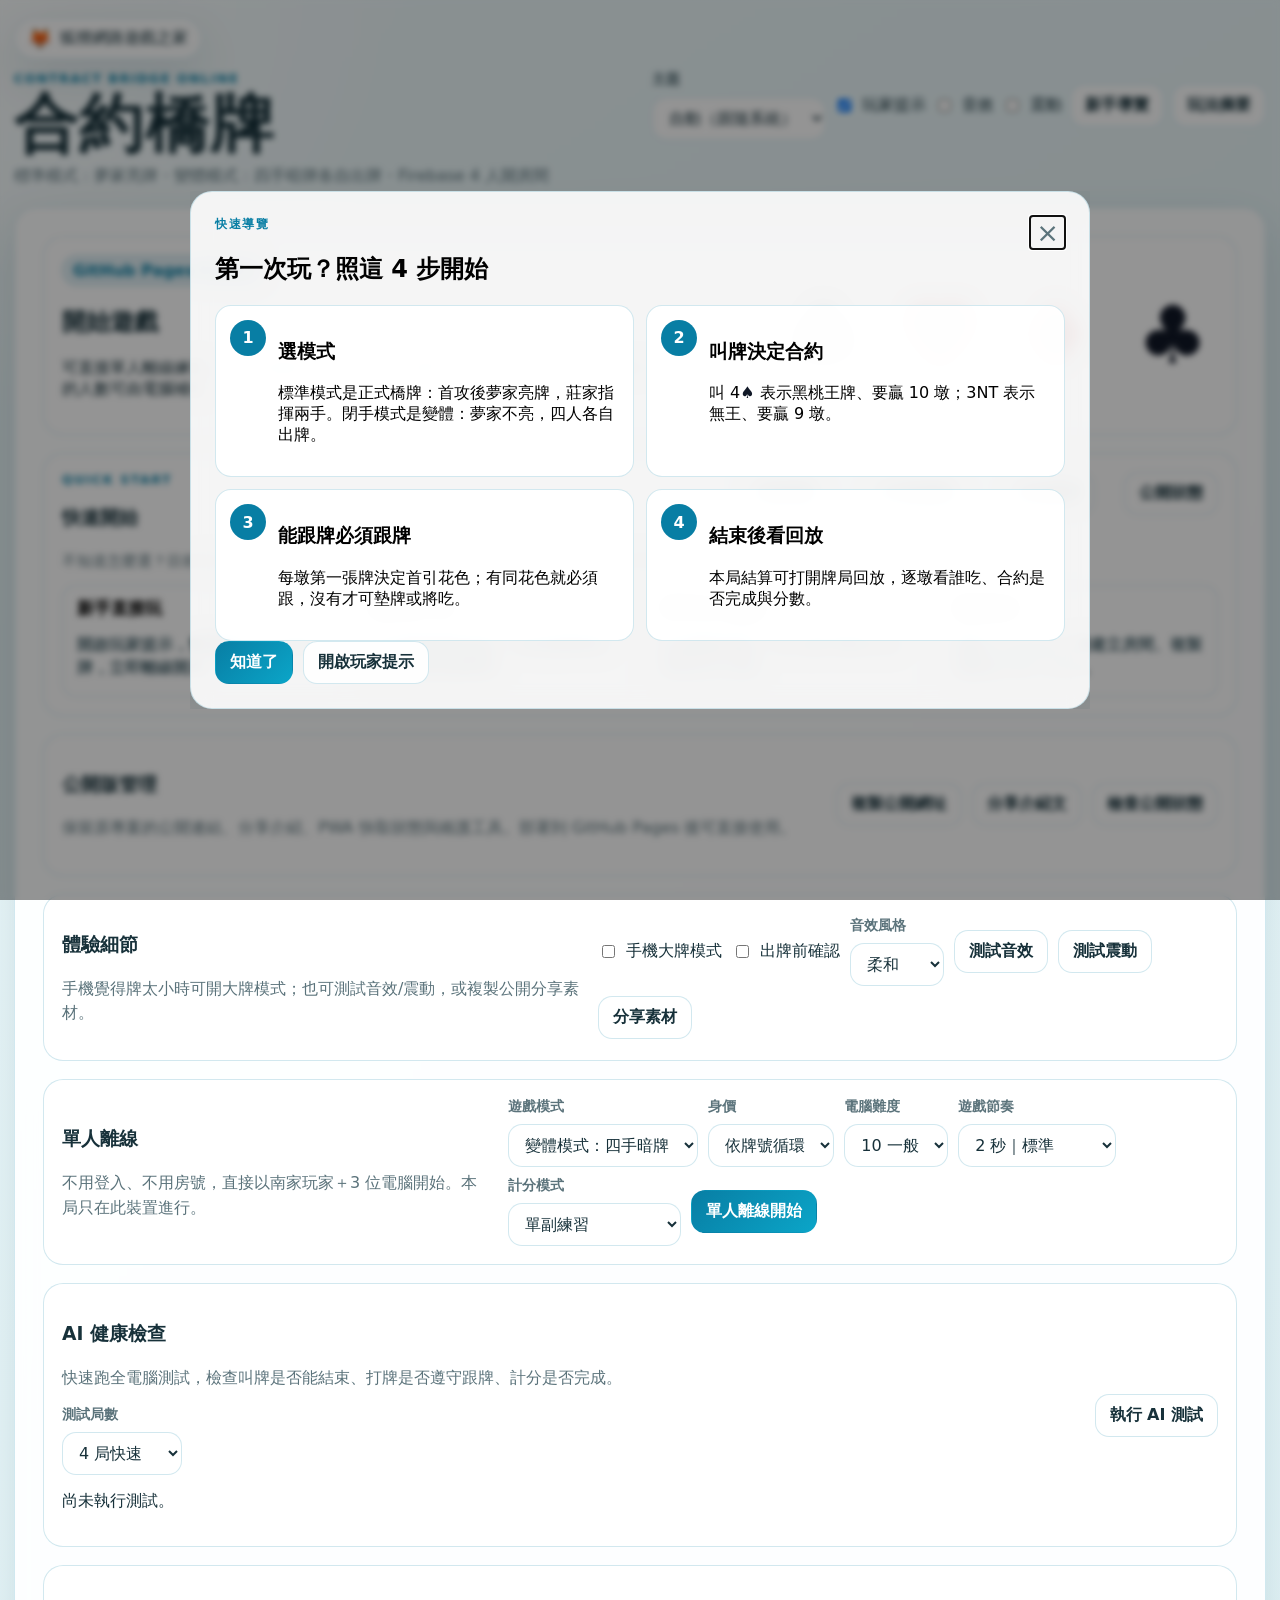
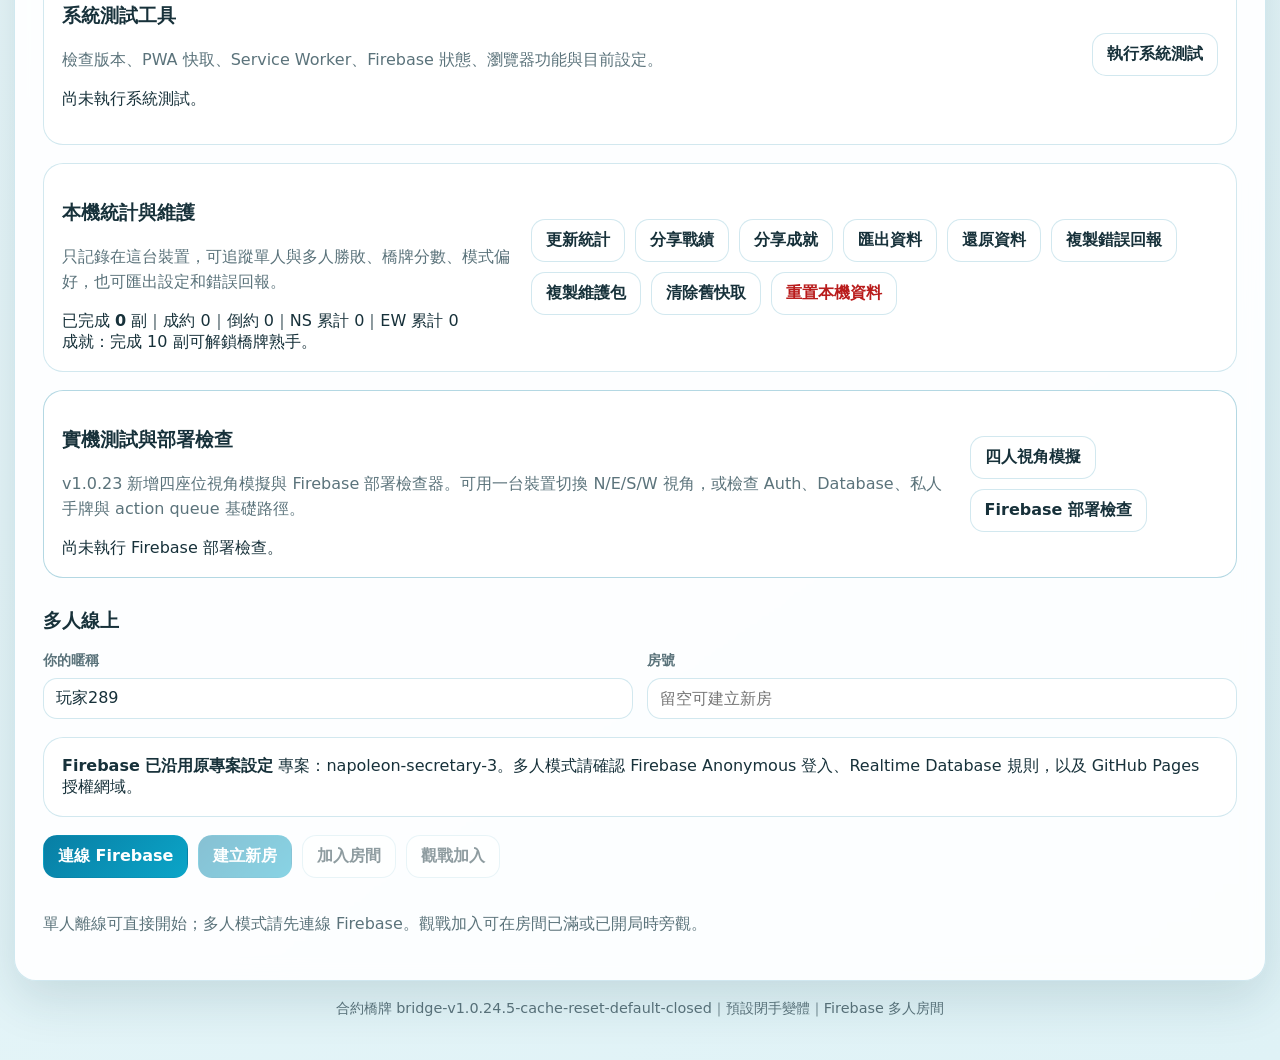
==== commit f0353649: "Add files via upload" ====
--- a/index.html
+++ b/index.html
@@ -3,14 +3,17 @@
 <head>
   <meta charset="utf-8" />
   <meta name="viewport" content="width=device-width, initial-scale=1, viewport-fit=cover" />
+  <meta http-equiv="Cache-Control" content="no-cache, no-store, must-revalidate" />
+  <meta http-equiv="Pragma" content="no-cache" />
+  <meta http-equiv="Expires" content="0" />
   <title>合約橋牌｜標準夢家・閉手變體・Firebase 多人對戰</title>
   <meta name="description" content="合約橋牌網頁遊戲，支援標準夢家亮牌、閉手四人自出牌變體、單人離線、Firebase 開房間與 4 位真人對戰。" />
   <meta name="theme-color" content="#087ea4" />
   <meta name="apple-mobile-web-app-capable" content="yes" />
   <meta name="apple-mobile-web-app-title" content="合約橋牌" />
-  <link rel="manifest" href="manifest.webmanifest?v=1.0.24.4" />
+  <link rel="manifest" href="manifest.webmanifest?v=1.0.24.5?v=1.0.24.4" />
   <link rel="apple-touch-icon" href="icons/icon-192.png" />
-  <link rel="stylesheet" href="style.css?v=1.0.24.4" />
+  <link rel="stylesheet" href="style.css?v=1.0.24.5" />
 </head>
 <body>
   <div id="app">
@@ -722,6 +725,6 @@
     <footer id="versionFooter" class="version-footer"></footer>
     <div id="toast" class="toast hidden"></div>
   </div>
-  <script type="module" src="app.js?v=1.0.24.4"></script>
+  <script type="module" src="app.js?v=1.0.24.5"></script>
 </body>
 </html>
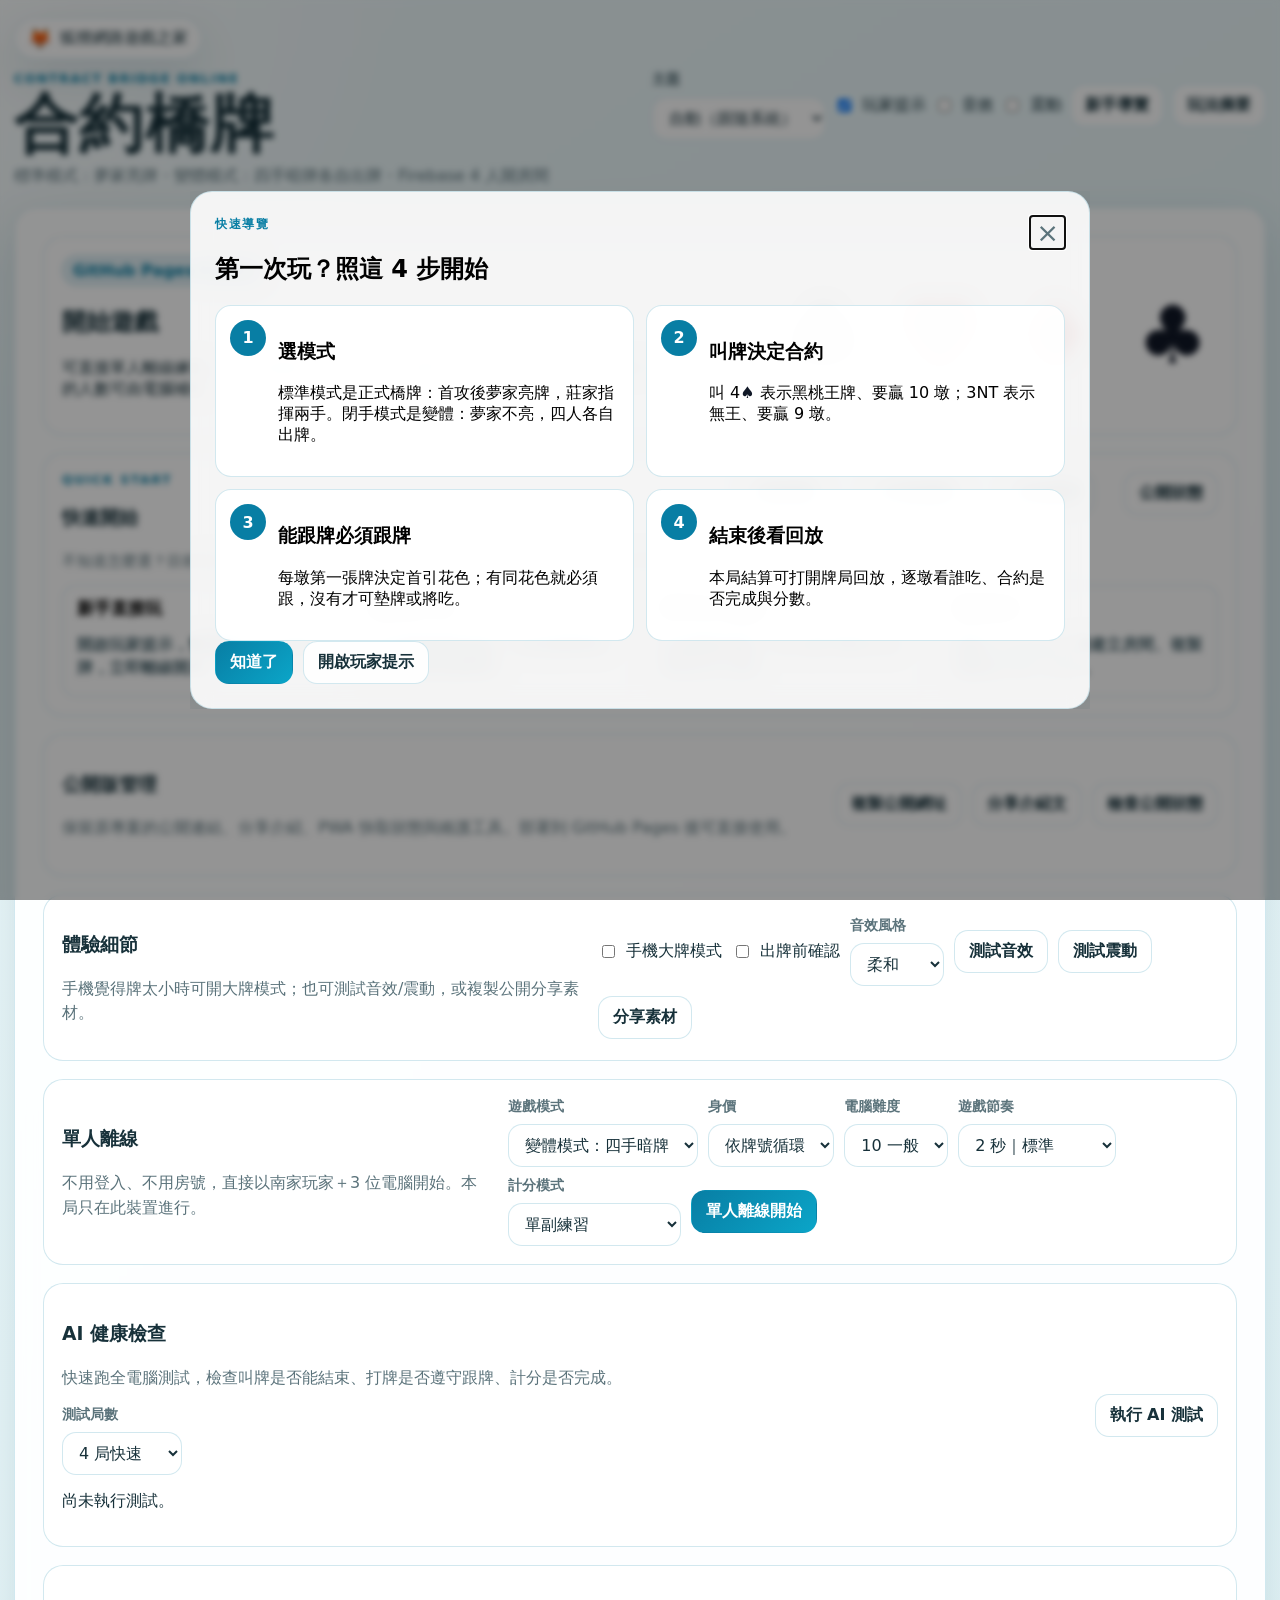
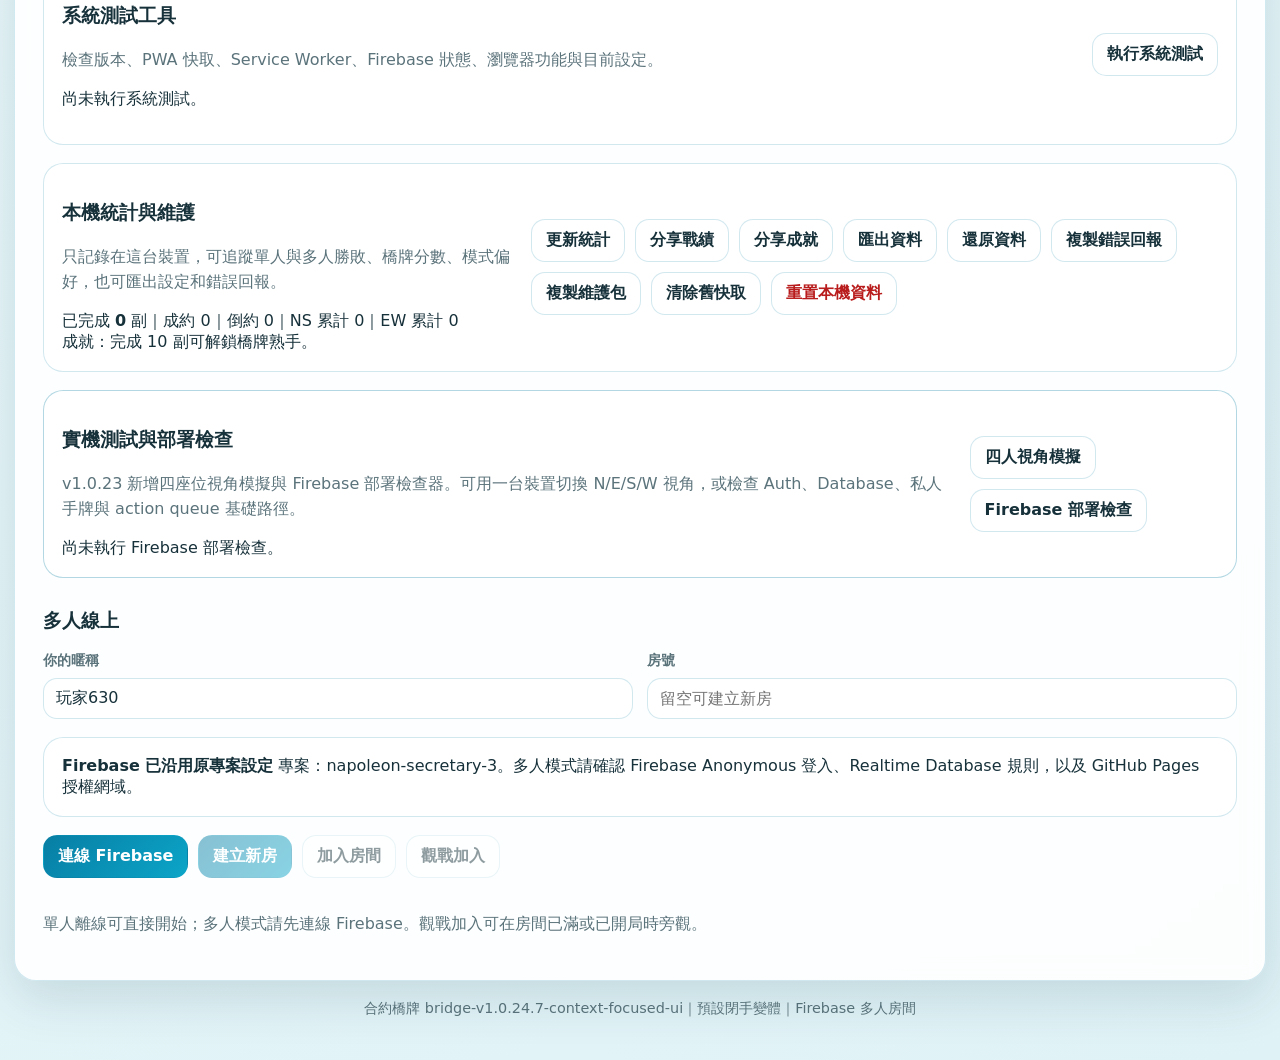
==== commit 92bbc3a6: "Add files via upload" ====
--- a/index.html
+++ b/index.html
@@ -11,9 +11,9 @@
   <meta name="theme-color" content="#087ea4" />
   <meta name="apple-mobile-web-app-capable" content="yes" />
   <meta name="apple-mobile-web-app-title" content="合約橋牌" />
-  <link rel="manifest" href="manifest.webmanifest?v=1.0.24.5?v=1.0.24.4" />
+  <link rel="manifest" href="manifest.webmanifest?v=1.0.24.7" />
   <link rel="apple-touch-icon" href="icons/icon-192.png" />
-  <link rel="stylesheet" href="style.css?v=1.0.24.5" />
+  <link rel="stylesheet" href="style.css?v=1.0.24.7" />
 </head>
 <body>
   <div id="app">
@@ -725,6 +725,6 @@
     <footer id="versionFooter" class="version-footer"></footer>
     <div id="toast" class="toast hidden"></div>
   </div>
-  <script type="module" src="app.js?v=1.0.24.5"></script>
+  <script type="module" src="app.js?v=1.0.24.7"></script>
 </body>
 </html>
--- a/style.css
+++ b/style.css
@@ -303,6 +303,20 @@
 .result-fx span:nth-child(3n) { background: #f472b6; animation-delay: .4s; left: 55%; }
 .result-fx span:nth-child(4n) { background: #34d399; animation-delay: .8s; left: 78%; }
 @keyframes fall { to { transform: translateY(105vh) rotate(260deg); } }
+.result-overlay.win .result-card { animation: resultWinPop .62s cubic-bezier(.2, 1.25, .2, 1); border-color: color-mix(in srgb, #facc15, var(--line) 25%); box-shadow: 0 30px 90px rgba(250, 204, 21, .28), 0 30px 80px rgba(0,0,0,.35); }
+.result-overlay.win #resultTitle { color: #fde68a; text-shadow: 0 0 22px rgba(250, 204, 21, .35); }
+.result-overlay.lose .result-card { animation: resultLoseShake .48s ease both; border-color: color-mix(in srgb, #f87171, var(--line) 35%); box-shadow: 0 30px 90px rgba(248, 113, 113, .18), 0 30px 80px rgba(0,0,0,.35); }
+.result-overlay.lose #resultTitle { color: #fecaca; text-shadow: 0 0 18px rgba(248, 113, 113, .3); }
+.result-overlay.draw .result-card, .result-overlay.spectator .result-card { animation: resultNeutralPulse .7s ease both; }
+.result-overlay.lose .result-fx span { width: 12px; height: 12px; border-radius: 50%; background: #94a3b8; opacity: .45; animation-duration: 2.4s; }
+.result-overlay.draw .result-fx span, .result-overlay.spectator .result-fx span { background: #93c5fd; opacity: .42; animation-duration: 2.8s; }
+.result-overlay.lose .result-fx span:nth-child(2n) { background: #f87171; }
+@keyframes resultWinPop { 0% { transform: translateY(18px) scale(.92); opacity: .25; } 60% { transform: translateY(0) scale(1.03); opacity: 1; } 100% { transform: translateY(0) scale(1); } }
+@keyframes resultLoseShake { 0%, 100% { transform: translateX(0); } 18% { transform: translateX(-9px); } 36% { transform: translateX(8px); } 54% { transform: translateX(-5px); } 72% { transform: translateX(4px); } }
+@keyframes resultNeutralPulse { 0% { transform: scale(.97); opacity: .5; } 100% { transform: scale(1); opacity: 1; } }
+@media (prefers-reduced-motion: reduce) {
+  .result-overlay .result-card, .result-overlay .result-fx span { animation: none !important; }
+}
 
 @supports not (height: 100dvh) {
   .result-card { max-height: calc(100vh - 88px); }
@@ -866,3 +880,78 @@
   .hand-panel { position: sticky; bottom: env(safe-area-inset-bottom); z-index: 20; }
   .card { padding-bottom: calc(1rem + env(safe-area-inset-bottom)); }
 }
+
+/* v1.0.24.7: contextual focus UI */
+#gameView.context-auction .scoreboard,
+#gameView.context-auction #dealProgress,
+#gameView.context-auction #gameRoomStatus,
+#gameView.context-auction #gameHostTools,
+#gameView.context-auction #playerTips,
+#gameView.context-auction [data-record-tab-btn]:not([data-record-tab-btn="auction"]),
+#gameView.context-auction [data-record-tab]:not([data-record-tab="auction"]) {
+  display: none !important;
+}
+#gameView.context-play [data-record-tab-btn]:not([data-record-tab-btn="tricks"]):not([data-record-tab-btn="review"]),
+#gameView.context-play [data-record-tab]:not([data-record-tab="tricks"]):not([data-record-tab="review"]),
+#gameView.context-play .game-tools-panel,
+#gameView.context-play #syncTestPanel,
+#gameView.context-play .log-record-panel {
+  display: none !important;
+}
+#gameView.context-play #gameHealthPanel { display: none !important; }
+#gameView.context-scoring .actions,
+#gameView.context-scoring #handActionPanel,
+#gameView.context-scoring #turnWaitCard {
+  display: none !important;
+}
+#gameView.context-auction .record-tabs,
+#gameView.context-play .record-tabs {
+  justify-content: flex-start;
+}
+#gameView.context-auction .right-panel,
+#gameView.context-play .right-panel {
+  border-color: color-mix(in srgb, var(--accent) 32%, var(--line));
+}
+#gameView.context-auction .contract h3::after {
+  content: "（叫牌摘要）";
+  font-size: .75rem;
+  color: var(--muted);
+  font-weight: 700;
+  margin-left: .35rem;
+}
+#gameView.context-play .contract h3::after {
+  content: "（打牌摘要）";
+  font-size: .75rem;
+  color: var(--muted);
+  font-weight: 700;
+  margin-left: .35rem;
+}
+#gameView.context-auction #handAnalysis,
+#gameView.context-play #handAnalysis {
+  background: color-mix(in srgb, var(--panel-strong), transparent 10%);
+  border: 1px solid var(--line);
+  border-radius: 14px;
+  padding: .55rem .7rem;
+}
+#gameView.context-auction .phase-card,
+#gameView.context-play .phase-card {
+  border: 1px solid color-mix(in srgb, var(--accent) 35%, var(--line));
+  background: color-mix(in srgb, var(--accent), transparent 90%);
+}
+@media (max-width: 900px) {
+  #gameView.context-auction .right-panel.log-panel,
+  #gameView.context-play .right-panel.log-panel {
+    max-height: min(42dvh, 320px);
+  }
+  #gameView.context-auction .record-tabs button:not([data-record-tab-btn="auction"]),
+  #gameView.context-play .record-tabs button:not([data-record-tab-btn="tricks"]):not([data-record-tab-btn="review"]) {
+    display: none !important;
+  }
+  #gameView.context-auction .left-panel.panel,
+  #gameView.context-play .left-panel.panel {
+    gap: 8px;
+  }
+}
+#gameView.context-auction [data-record-tab="auction"] { display: block !important; }
+#gameView.context-play [data-record-tab="tricks"],
+#gameView.context-play [data-record-tab="review"] { display: block !important; }
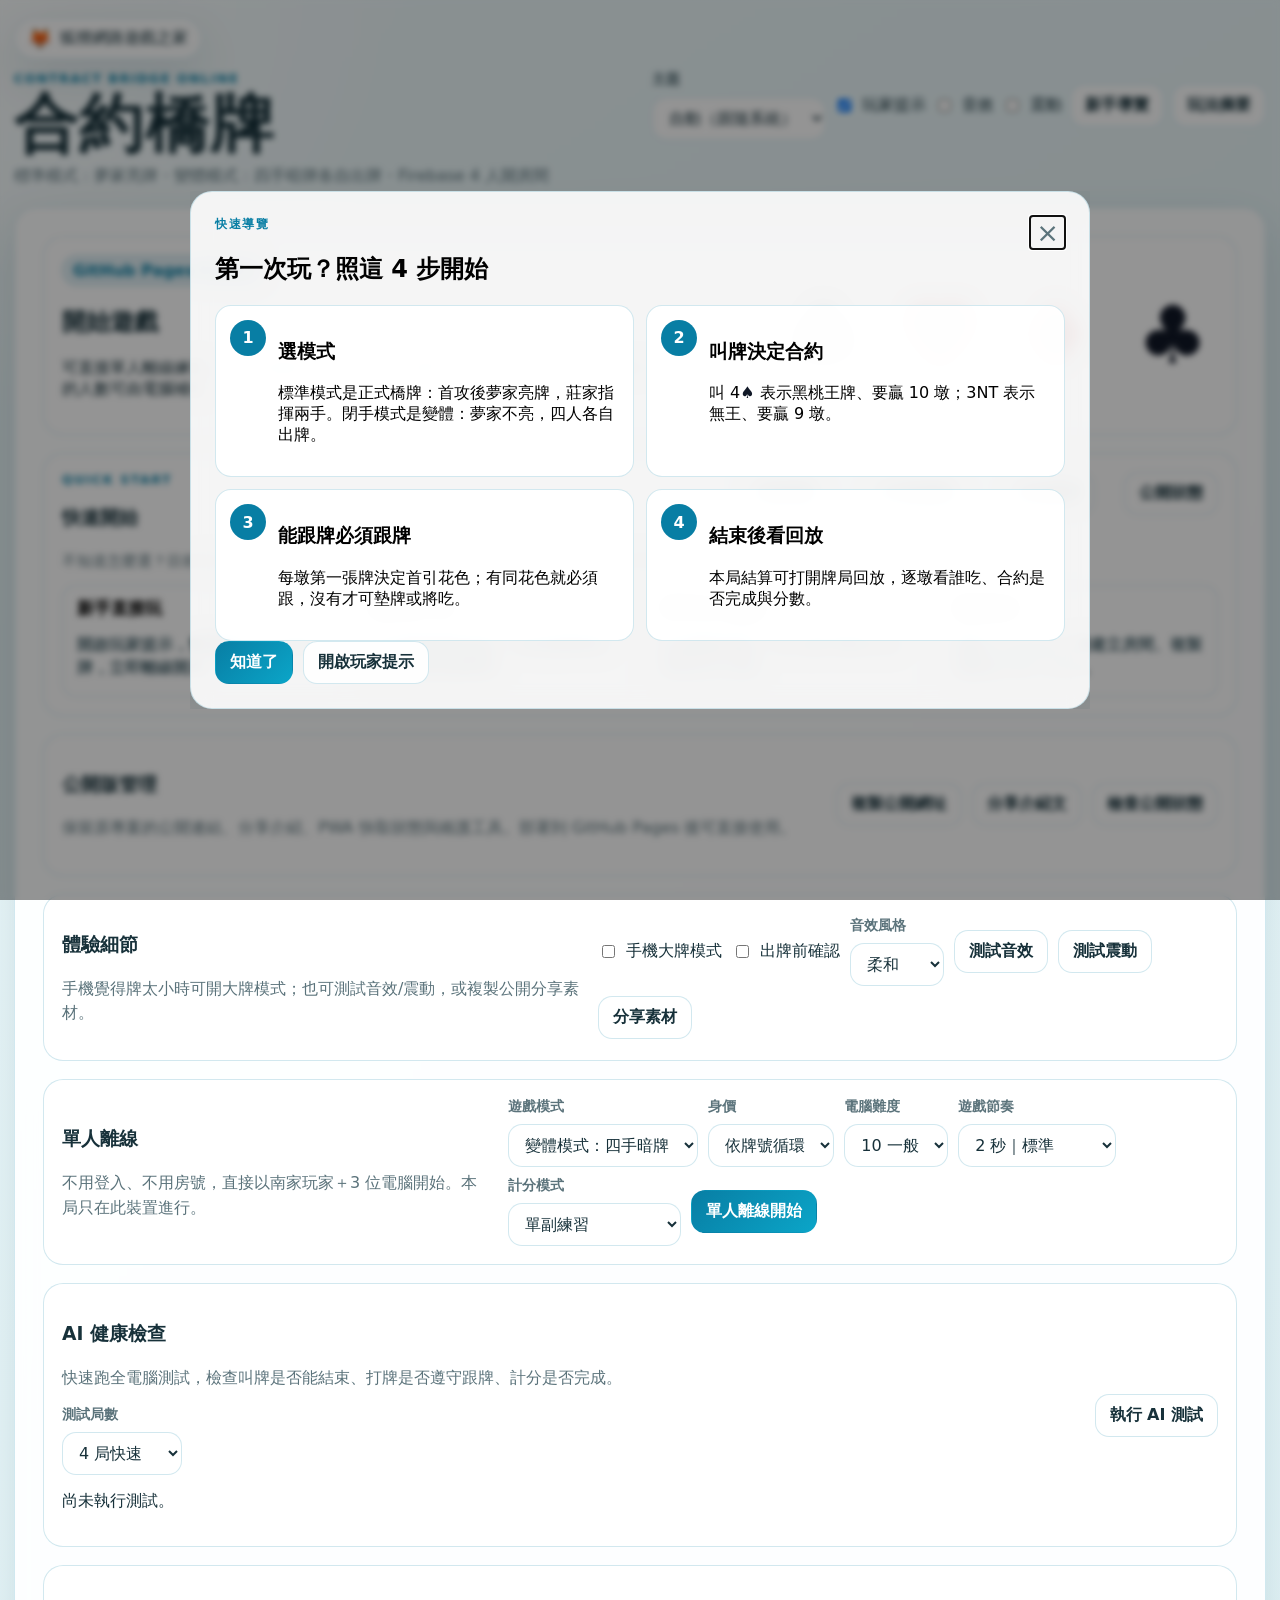
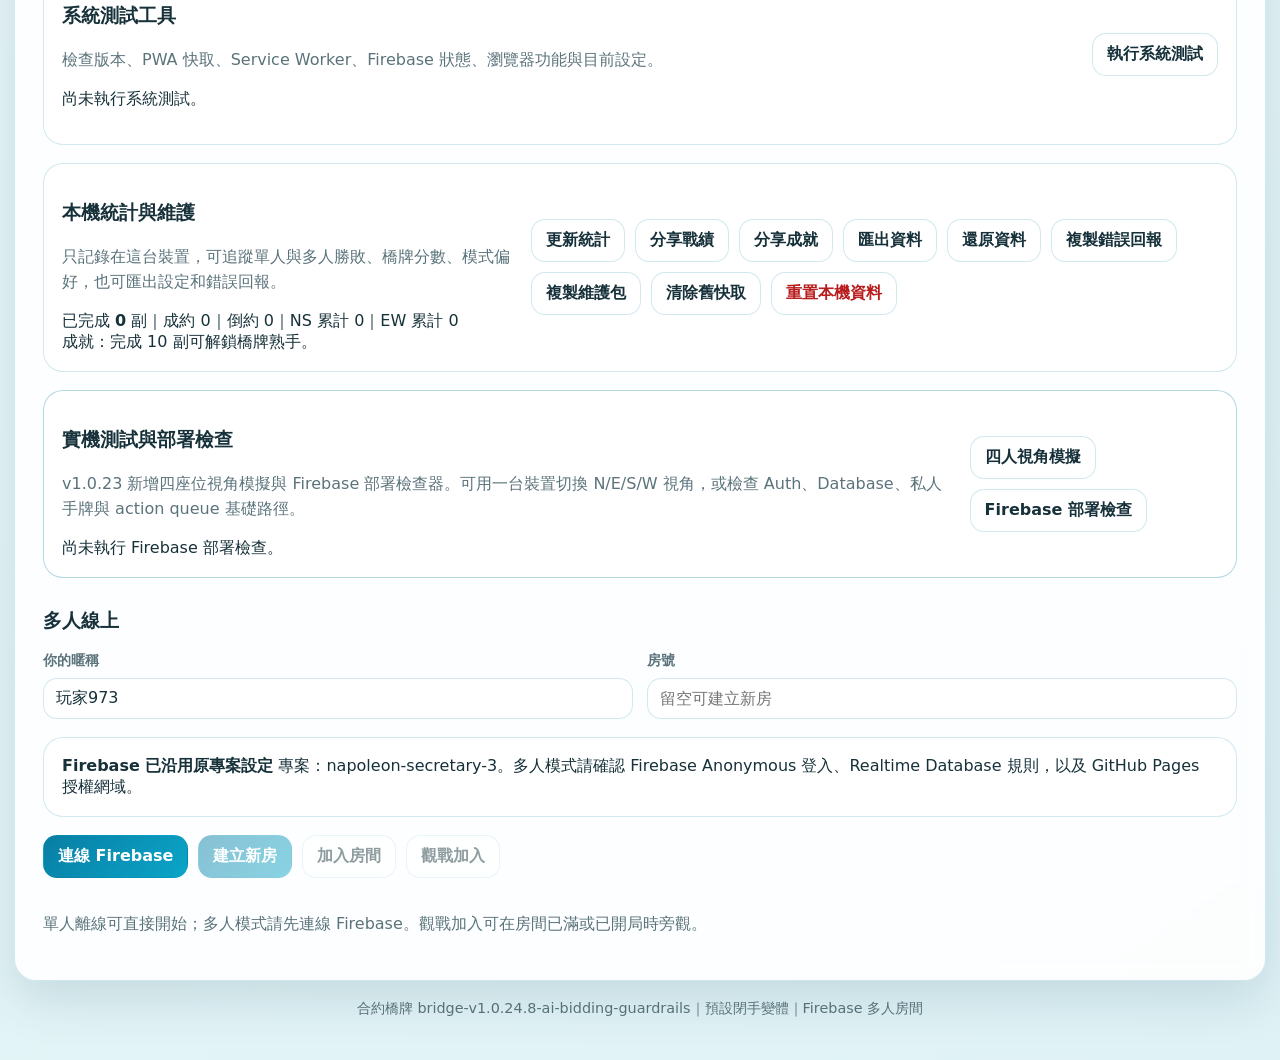
==== commit 834e9031: "Add files via upload" ====
--- a/index.html
+++ b/index.html
@@ -11,9 +11,9 @@
   <meta name="theme-color" content="#087ea4" />
   <meta name="apple-mobile-web-app-capable" content="yes" />
   <meta name="apple-mobile-web-app-title" content="合約橋牌" />
-  <link rel="manifest" href="manifest.webmanifest?v=1.0.24.7" />
+  <link rel="manifest" href="manifest.webmanifest?v=1.0.24.8" />
   <link rel="apple-touch-icon" href="icons/icon-192.png" />
-  <link rel="stylesheet" href="style.css?v=1.0.24.7" />
+  <link rel="stylesheet" href="style.css?v=1.0.24.8" />
 </head>
 <body>
   <div id="app">
@@ -725,6 +725,6 @@
     <footer id="versionFooter" class="version-footer"></footer>
     <div id="toast" class="toast hidden"></div>
   </div>
-  <script type="module" src="app.js?v=1.0.24.7"></script>
+  <script type="module" src="app.js?v=1.0.24.8"></script>
 </body>
 </html>
--- a/style.css
+++ b/style.css
@@ -881,7 +881,7 @@
   .card { padding-bottom: calc(1rem + env(safe-area-inset-bottom)); }
 }
 
-/* v1.0.24.7: contextual focus UI */
+/* v1.0.24.8: AI bidding guardrails */
 #gameView.context-auction .scoreboard,
 #gameView.context-auction #dealProgress,
 #gameView.context-auction #gameRoomStatus,
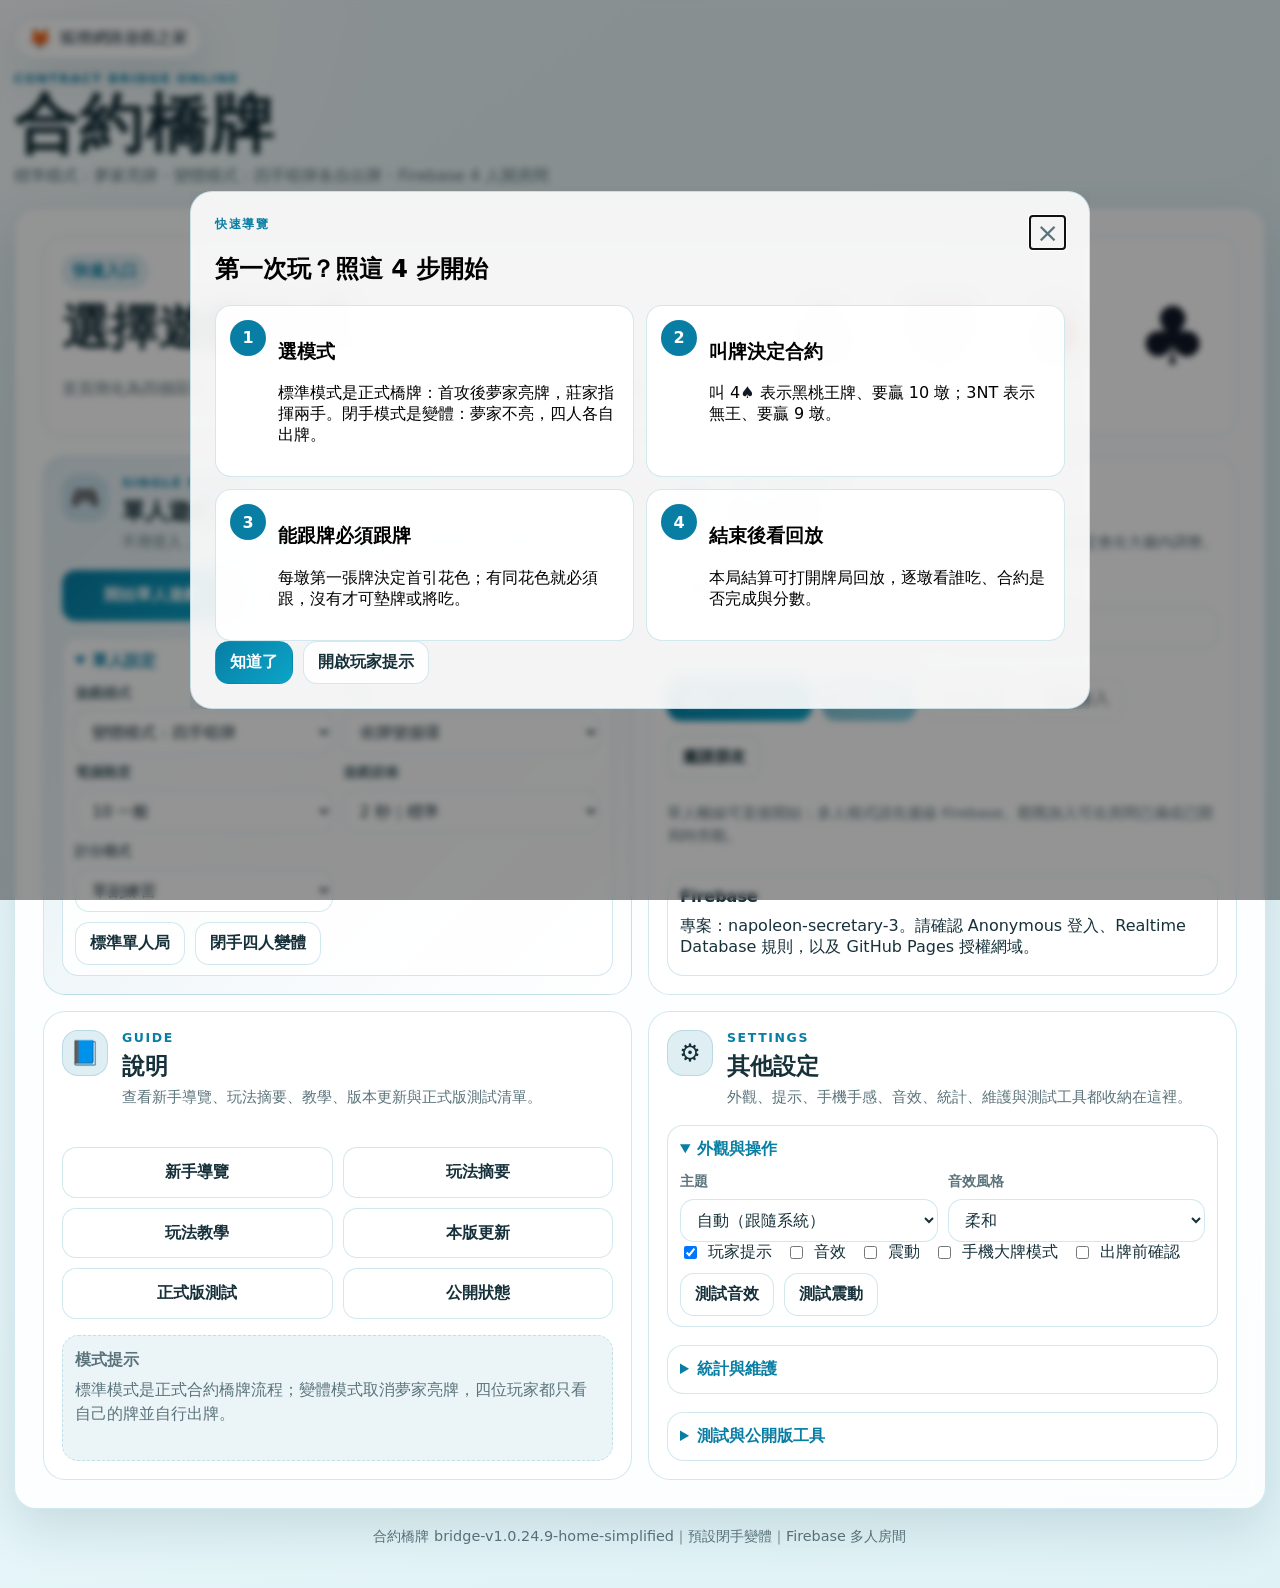
==== commit 71c56d50: "Add files via upload" ====
--- a/index.html
+++ b/index.html
@@ -11,9 +11,9 @@
   <meta name="theme-color" content="#087ea4" />
   <meta name="apple-mobile-web-app-capable" content="yes" />
   <meta name="apple-mobile-web-app-title" content="合約橋牌" />
-  <link rel="manifest" href="manifest.webmanifest?v=1.0.24.8" />
+  <link rel="manifest" href="manifest.webmanifest?v=1.0.24.9" />
   <link rel="apple-touch-icon" href="icons/icon-192.png" />
-  <link rel="stylesheet" href="style.css?v=1.0.24.8" />
+  <link rel="stylesheet" href="style.css?v=1.0.24.9" />
 </head>
 <body>
   <div id="app">
@@ -29,243 +29,252 @@
         <h1>合約橋牌</h1>
         <p class="subtitle">標準模式：夢家亮牌・變體模式：四手暗牌各自出牌・Firebase 4 人開房間</p>
       </div>
-      <div class="top-actions">
-        <label class="theme-picker" for="themeSelect">
-          <span>主題</span>
-          <select id="themeSelect" aria-label="選擇主題風格">
-            <option value="auto">自動（跟隨系統）</option>
-            <option value="ocean">海洋風</option>
-            <option value="eye-care">護眼風</option>
-            <option value="e-ink">電子紙風</option>
-            <option value="forest">森林風</option>
-            <option value="grassland">草原風</option>
-            <option value="sakura">櫻花風</option>
-            <option value="twilight">暮光風</option>
-          </select>
-        </label>
-        <label class="top-check" for="hintToggle"><input id="hintToggle" type="checkbox" /> 玩家提示</label>
-        <label class="top-check" for="soundToggle"><input id="soundToggle" type="checkbox" /> 音效</label>
-        <label class="top-check" for="vibrationToggle"><input id="vibrationToggle" type="checkbox" /> 震動</label>
-        <button id="btnOnboarding" class="ghost" type="button">新手導覽</button>
-        <button id="btnRules" class="ghost" type="button">玩法摘要</button>
+      <div class="top-actions top-actions-simple">
         <button id="btnLeave" class="ghost hidden" type="button">離開房間</button>
       </div>
     </header>
 
-    <section id="connectView" class="card shell-card">
-      <div class="hero">
+    <section id="connectView" class="card shell-card home-shell">
+      <div class="hero home-hero">
         <div>
-          <span class="pill">GitHub Pages Ready</span>
-          <h2>開始遊戲</h2>
-          <p>可直接單人離線練習，也可以連線 Firebase 建立房間，讓 4 位真人坐北、東、南、西一起玩。不足的人數可由電腦補位。</p>
+          <span class="pill">快速入口</span>
+          <h2>選擇遊戲方式</h2>
+          <p>首頁簡化為四個區塊：單人遊戲、多人遊戲、說明、其他設定。預設使用「變體模式：四手暗牌」。</p>
         </div>
         <div class="wave"><span class="suit-symbol black">♠</span> <span class="suit-symbol red">♥</span> <span class="suit-symbol red">♦</span> <span class="suit-symbol black">♣</span></div>
       </div>
 
-      <div class="public-start-card" aria-label="快速開始">
-        <div class="public-start-head">
-          <div>
-            <p class="eyebrow">Quick Start</p>
-            <h3>快速開始</h3>
-            <p class="hint compact">不知道怎麼選？目前預設使用「閉手四人變體」；想玩正式合約橋牌流程，可改選標準夢家模式。</p>
-          </div>
-          <button id="btnOpenReleaseNotes" class="ghost" type="button">本版更新</button>
-          <button id="btnOpenReleaseChecklist" class="ghost" type="button">正式版測試</button>
-          <button id="btnOpenTutorial" class="ghost" type="button">玩法教學</button>
-          <button id="btnOpenPublicStatusTop" class="ghost" type="button">公開狀態</button>
-        </div>
-        <div class="quick-mode-grid">
-          <button id="btnQuickBeginner" class="quick-mode" type="button">
-            <b>新手直接玩</b>
-            <span>開啟玩家提示，變體模式：四手暗牌，立即離線開局。</span>
-          </button>
-          <button id="btnQuickStandard" class="quick-mode" type="button">
-            <b>標準單人局</b>
-            <span>合約橋牌標準流程：首攻後夢家亮牌，莊家指揮夢家。</span>
-          </button>
-          <button id="btnQuickClosed" class="quick-mode" type="button">
-            <b>閉手四人變體</b>
-            <span>取消夢家亮牌；四人都只看自己的牌並自行出牌。</span>
-          </button>
-          <button id="btnQuickMultiplayer" class="quick-mode" type="button">
-            <b>邀請朋友</b>
-            <span>連線 Firebase 後建立房間、複製連結或 QR Code。</span>
-          </button>
-        </div>
-      </div>
-
-      <div class="public-share-card" aria-label="公開版管理與分享">
-        <div>
-          <h3>公開版管理</h3>
-          <p class="hint">保留原專案的公開連結、分享介紹、PWA 快取狀態與維護工具。部署到 GitHub Pages 後可直接使用。</p>
-        </div>
-        <div class="tool-actions">
-          <button id="btnCopyPublicLink" class="ghost" type="button">複製公開網址</button>
-          <button id="btnCopyPublicIntro" class="ghost" type="button">分享介紹文</button>
-          <button id="btnOpenPublicStatus" class="ghost" type="button">檢查公開狀態</button>
-        </div>
-      </div>
-
-      <div class="experience-card" aria-label="手機手感、音效與分享素材">
-        <div>
-          <h3>體驗細節</h3>
-          <p class="hint">手機覺得牌太小時可開大牌模式；也可測試音效/震動，或複製公開分享素材。</p>
-        </div>
-        <div class="experience-controls">
-          <label class="check compact-check"><input id="touchComfortToggle" type="checkbox" /> 手機大牌模式</label>
-          <label class="check compact-check"><input id="confirmPlayToggle" type="checkbox" /> 出牌前確認</label>
-          <label class="mini-field sound-profile-field">
-            <span>音效風格</span>
-            <select id="soundProfile">
-              <option value="soft">柔和</option>
-              <option value="classic">經典</option>
-              <option value="arcade">遊戲感</option>
-            </select>
-          </label>
-          <button id="btnTestSound" class="ghost" type="button">測試音效</button>
-          <button id="btnTestVibration" class="ghost" type="button">測試震動</button>
-          <button id="btnOpenShareKit" class="ghost" type="button">分享素材</button>
-        </div>
-      </div>
-
-      <div class="quick-start">
-        <div>
-          <h3>單人離線</h3>
-          <p class="hint">不用登入、不用房號，直接以南家玩家＋3 位電腦開始。本局只在此裝置進行。</p>
-        </div>
-        <div class="quick-actions">
-          <label class="mini-field">
-            <span>遊戲模式</span>
-            <select id="offlineMode">
-              <option value="closed" selected>變體模式：四手暗牌</option>
-              <option value="standard">標準模式：夢家亮牌</option>
-            </select>
-          </label>
-          <label class="mini-field">
-            <span>身價</span>
-            <select id="offlineVulnerability">
-              <option value="cycle" selected>依牌號循環</option>
-              <option value="none">雙方無身價</option>
-              <option value="ns">南北有身價</option>
-              <option value="ew">東西有身價</option>
-              <option value="both">雙方有身價</option>
-            </select>
-          </label>
-          <label class="mini-field">
-            <span>電腦難度</span>
-            <select id="offlineDifficulty">
-              <option value="6">6 輕鬆</option>
-              <option value="10" selected>10 一般</option>
-              <option value="15">15 困難</option>
-              <option value="20">20 專家</option>
-            </select>
-          </label>
-          <label class="mini-field">
-            <span>遊戲節奏</span>
-            <select id="offlinePacing">
-              <option value="800">0.8 秒｜快速</option>
-              <option value="1200">1.2 秒｜偏快</option>
-              <option value="2000" selected>2 秒｜標準</option>
-              <option value="3000">3 秒｜看清楚</option>
-              <option value="5000">5 秒｜教學慢速</option>
-            </select>
-          </label>
-          <label class="mini-field">
-            <span>計分模式</span>
-            <select id="offlineScoringMode">
-              <option value="single" selected>單副練習</option>
-              <option value="chicago4">Chicago 4 副制</option>
-                <option value="chicago8">Chicago 8 副制</option>
-                <option value="chicago12">Chicago 12 副制</option>
-                <option value="chicago16">Chicago 16 副制</option>
-            </select>
-          </label>
-          <button id="btnStartOffline" class="primary" type="button">單人離線開始</button>
-        </div>
-      </div>
-
-      <div class="ai-test-card">
-        <div>
-          <h3>AI 健康檢查</h3>
-          <p class="hint">快速跑全電腦測試，檢查叫牌是否能結束、打牌是否遵守跟牌、計分是否完成。</p>
-          <div class="ai-test-controls">
-            <label class="mini-field">
-              <span>測試局數</span>
-              <select id="aiTestRounds">
-                <option value="4" selected>4 局快速</option>
-                <option value="8">8 局標準</option>
-                <option value="16">16 局穩定</option>
-              </select>
+      <div class="home-grid">
+        <section class="home-card home-card-primary" aria-labelledby="homeSingleTitle">
+          <div class="home-card-head">
+            <span class="home-card-icon">🎮</span>
+            <div>
+              <p class="eyebrow">Single Player</p>
+              <h3 id="homeSingleTitle">單人遊戲</h3>
+              <p class="hint compact">不用登入，直接以南家玩家＋3 位電腦開始。預設閉手四人變體。</p>
+            </div>
+          </div>
+
+          <div class="home-main-actions">
+            <button id="btnStartOffline" class="primary big" type="button">開始單人遊戲</button>
+            <button id="btnQuickBeginner" class="ghost" type="button">新手直接玩</button>
+          </div>
+
+          <details class="home-details" open>
+            <summary>單人設定</summary>
+            <div class="home-settings-grid">
+              <label class="mini-field">
+                <span>遊戲模式</span>
+                <select id="offlineMode">
+                  <option value="closed" selected>變體模式：四手暗牌</option>
+                  <option value="standard">標準模式：夢家亮牌</option>
+                </select>
+              </label>
+              <label class="mini-field">
+                <span>身價</span>
+                <select id="offlineVulnerability">
+                  <option value="cycle" selected>依牌號循環</option>
+                  <option value="none">雙方無身價</option>
+                  <option value="ns">南北有身價</option>
+                  <option value="ew">東西有身價</option>
+                  <option value="both">雙方有身價</option>
+                </select>
+              </label>
+              <label class="mini-field">
+                <span>電腦難度</span>
+                <select id="offlineDifficulty">
+                  <option value="6">6 輕鬆</option>
+                  <option value="10" selected>10 一般</option>
+                  <option value="15">15 困難</option>
+                  <option value="20">20 專家</option>
+                </select>
+              </label>
+              <label class="mini-field">
+                <span>遊戲節奏</span>
+                <select id="offlinePacing">
+                  <option value="800">0.8 秒｜快速</option>
+                  <option value="1200">1.2 秒｜偏快</option>
+                  <option value="2000" selected>2 秒｜標準</option>
+                  <option value="3000">3 秒｜看清楚</option>
+                  <option value="5000">5 秒｜教學慢速</option>
+                </select>
+              </label>
+              <label class="mini-field">
+                <span>計分模式</span>
+                <select id="offlineScoringMode">
+                  <option value="single" selected>單副練習</option>
+                  <option value="chicago4">Chicago 4 副制</option>
+                  <option value="chicago8">Chicago 8 副制</option>
+                  <option value="chicago12">Chicago 12 副制</option>
+                  <option value="chicago16">Chicago 16 副制</option>
+                </select>
+              </label>
+            </div>
+            <div class="button-row compact-actions">
+              <button id="btnQuickStandard" class="ghost" type="button">標準單人局</button>
+              <button id="btnQuickClosed" class="ghost" type="button">閉手四人變體</button>
+            </div>
+          </details>
+        </section>
+
+        <section class="home-card" aria-labelledby="homeMultiTitle">
+          <div class="home-card-head">
+            <span class="home-card-icon">👥</span>
+            <div>
+              <p class="eyebrow">Multiplayer</p>
+              <h3 id="homeMultiTitle">多人遊戲</h3>
+              <p class="hint compact">連線 Firebase 後建立房間、加入房間或觀戰。房間設定會在大廳內調整。</p>
+            </div>
+          </div>
+
+          <div class="grid two compact-grid">
+            <label class="field">
+              <span>你的暱稱</span>
+              <input id="playerName" maxlength="12" placeholder="例如：Fox" />
             </label>
-          </div>
-          <p id="aiTestStatus" class="ai-test-status">尚未執行測試。</p>
-        </div>
-        <button id="btnRunAiTest" class="ghost" type="button">執行 AI 測試</button>
-      </div>
-
-      <div class="tool-card">
-        <div>
-          <h3>系統測試工具</h3>
-          <p class="hint">檢查版本、PWA 快取、Service Worker、Firebase 狀態、瀏覽器功能與目前設定。</p>
-          <p id="diagnosticStatus" class="diagnostic-status">尚未執行系統測試。</p>
-        </div>
-        <button id="btnRunDiagnostics" class="ghost" type="button">執行系統測試</button>
-      </div>
-
-      <div class="tool-card stats-card">
-        <div>
-          <h3>本機統計與維護</h3>
-          <p class="hint">只記錄在這台裝置，可追蹤單人與多人勝敗、橋牌分數、模式偏好，也可匯出設定和錯誤回報。</p>
-          <div id="localStatsSummary" class="stats-summary" aria-live="polite">尚無本機統計。</div>
-          <div id="achievementSummary" class="achievement-summary" aria-live="polite"></div>
-        </div>
-        <div class="tool-actions">
-          <button id="btnShowLocalStats" class="ghost" type="button">更新統計</button>
-          <button id="btnShareStats" class="ghost" type="button">分享戰績</button>
-          <button id="btnShareAchievements" class="ghost" type="button">分享成就</button>
-          <button id="btnExportLocalData" class="ghost" type="button">匯出資料</button>
-          <button id="btnImportLocalData" class="ghost" type="button">還原資料</button>
-          <button id="btnCopyErrorReport" class="ghost" type="button">複製錯誤回報</button>
-          <button id="btnCopySupportBundle" class="ghost" type="button">複製維護包</button>
-          <button id="btnClearPwaCache" class="ghost" type="button">清除舊快取</button>
-          <button id="btnResetLocalData" class="ghost danger-ghost" type="button">重置本機資料</button>
-        </div>
-      </div>
-
-      <div class="tool-card deploy-test-card">
-        <div>
-          <h3>實機測試與部署檢查</h3>
-          <p class="hint">v1.0.23 新增四座位視角模擬與 Firebase 部署檢查器。可用一台裝置切換 N/E/S/W 視角，或檢查 Auth、Database、私人手牌與 action queue 基礎路徑。</p>
-          <div id="deploymentCheckStatus" class="diagnostic-status deploy-check-status">尚未執行 Firebase 部署檢查。</div>
-        </div>
-        <div class="tool-actions">
-          <button id="btnStartSeatSimulator" class="ghost" type="button">四人視角模擬</button>
-          <button id="btnRunFirebaseDeployCheck" class="ghost" type="button">Firebase 部署檢查</button>
-        </div>
-      </div>
-
-      <h3 class="section-title">多人線上</h3>
-      <div class="grid two">
-        <label class="field">
-          <span>你的暱稱</span>
-          <input id="playerName" maxlength="12" placeholder="例如：Fox" />
-        </label>
-        <label class="field">
-          <span>房號</span>
-          <input id="roomCode" maxlength="8" placeholder="留空可建立新房" />
-        </label>
-      </div>
-      <div class="config-note">
-        <b>Firebase 已沿用原專案設定</b>
-        <span>專案：napoleon-secretary-3。多人模式請確認 Firebase Anonymous 登入、Realtime Database 規則，以及 GitHub Pages 授權網域。</span>
-      </div>
-      <div class="button-row">
-        <button id="btnConnect" class="primary" type="button">連線 Firebase</button>
-        <button id="btnCreateRoom" class="primary" type="button" disabled>建立新房</button>
-        <button id="btnJoinRoom" class="ghost" type="button" disabled>加入房間</button>
-        <button id="btnJoinSpectator" class="ghost" type="button" disabled>觀戰加入</button>
-      </div>
-      <p id="connectStatus" class="hint">單人離線可直接開始；多人模式請先連線 Firebase。觀戰加入可在房間已滿或已開局時旁觀。</p>
+            <label class="field">
+              <span>房號</span>
+              <input id="roomCode" maxlength="8" placeholder="留空可建立新房" />
+            </label>
+          </div>
+          <div class="button-row home-main-actions">
+            <button id="btnConnect" class="primary" type="button">連線 Firebase</button>
+            <button id="btnCreateRoom" class="primary" type="button" disabled>建立新房</button>
+            <button id="btnJoinRoom" class="ghost" type="button" disabled>加入房間</button>
+            <button id="btnJoinSpectator" class="ghost" type="button" disabled>觀戰加入</button>
+            <button id="btnQuickMultiplayer" class="ghost" type="button">邀請朋友</button>
+          </div>
+          <p id="connectStatus" class="hint compact">單人離線可直接開始；多人模式請先連線 Firebase。觀戰加入可在房間已滿或已開局時旁觀。</p>
+          <div class="config-note compact-note">
+            <b>Firebase</b>
+            <span>專案：napoleon-secretary-3。請確認 Anonymous 登入、Realtime Database 規則，以及 GitHub Pages 授權網域。</span>
+          </div>
+        </section>
+
+        <section class="home-card" aria-labelledby="homeHelpTitle">
+          <div class="home-card-head">
+            <span class="home-card-icon">📘</span>
+            <div>
+              <p class="eyebrow">Guide</p>
+              <h3 id="homeHelpTitle">說明</h3>
+              <p class="hint compact">查看新手導覽、玩法摘要、教學、版本更新與正式版測試清單。</p>
+            </div>
+          </div>
+          <div class="home-button-list">
+            <button id="btnOnboarding" class="ghost" type="button">新手導覽</button>
+            <button id="btnRules" class="ghost" type="button">玩法摘要</button>
+            <button id="btnOpenTutorial" class="ghost" type="button">玩法教學</button>
+            <button id="btnOpenReleaseNotes" class="ghost" type="button">本版更新</button>
+            <button id="btnOpenReleaseChecklist" class="ghost" type="button">正式版測試</button>
+            <button id="btnOpenPublicStatusTop" class="ghost" type="button">公開狀態</button>
+          </div>
+          <div class="home-mini-text">
+            <b>模式提示</b>
+            <p>標準模式是正式合約橋牌流程；變體模式取消夢家亮牌，四位玩家都只看自己的牌並自行出牌。</p>
+          </div>
+        </section>
+
+        <section class="home-card" aria-labelledby="homeSettingsTitle">
+          <div class="home-card-head">
+            <span class="home-card-icon">⚙️</span>
+            <div>
+              <p class="eyebrow">Settings</p>
+              <h3 id="homeSettingsTitle">其他設定</h3>
+              <p class="hint compact">外觀、提示、手機手感、音效、統計、維護與測試工具都收納在這裡。</p>
+            </div>
+          </div>
+
+          <details class="home-details" open>
+            <summary>外觀與操作</summary>
+            <div class="home-settings-grid">
+              <label class="theme-picker" for="themeSelect">
+                <span>主題</span>
+                <select id="themeSelect" aria-label="選擇主題風格">
+                  <option value="auto">自動（跟隨系統）</option>
+                  <option value="ocean">海洋風</option>
+                  <option value="eye-care">護眼風</option>
+                  <option value="e-ink">電子紙風</option>
+                  <option value="forest">森林風</option>
+                  <option value="grassland">草原風</option>
+                  <option value="sakura">櫻花風</option>
+                  <option value="twilight">暮光風</option>
+                </select>
+              </label>
+              <label class="mini-field sound-profile-field">
+                <span>音效風格</span>
+                <select id="soundProfile">
+                  <option value="soft">柔和</option>
+                  <option value="classic">經典</option>
+                  <option value="arcade">遊戲感</option>
+                </select>
+              </label>
+            </div>
+            <div class="settings-checks">
+              <label class="check compact-check"><input id="hintToggle" type="checkbox" /> 玩家提示</label>
+              <label class="check compact-check"><input id="soundToggle" type="checkbox" /> 音效</label>
+              <label class="check compact-check"><input id="vibrationToggle" type="checkbox" /> 震動</label>
+              <label class="check compact-check"><input id="touchComfortToggle" type="checkbox" /> 手機大牌模式</label>
+              <label class="check compact-check"><input id="confirmPlayToggle" type="checkbox" /> 出牌前確認</label>
+            </div>
+            <div class="button-row compact-actions">
+              <button id="btnTestSound" class="ghost" type="button">測試音效</button>
+              <button id="btnTestVibration" class="ghost" type="button">測試震動</button>
+            </div>
+          </details>
+
+          <details class="home-details">
+            <summary>統計與維護</summary>
+            <div id="localStatsSummary" class="stats-summary" aria-live="polite">尚無本機統計。</div>
+            <div id="achievementSummary" class="achievement-summary" aria-live="polite"></div>
+            <div class="button-row compact-actions">
+              <button id="btnShowLocalStats" class="ghost" type="button">更新統計</button>
+              <button id="btnShareStats" class="ghost" type="button">分享戰績</button>
+              <button id="btnShareAchievements" class="ghost" type="button">分享成就</button>
+              <button id="btnExportLocalData" class="ghost" type="button">匯出資料</button>
+              <button id="btnImportLocalData" class="ghost" type="button">還原資料</button>
+              <button id="btnCopyErrorReport" class="ghost" type="button">複製錯誤回報</button>
+              <button id="btnCopySupportBundle" class="ghost" type="button">複製維護包</button>
+              <button id="btnClearPwaCache" class="ghost" type="button">清除舊快取</button>
+              <button id="btnResetLocalData" class="ghost danger-ghost" type="button">重置本機資料</button>
+            </div>
+          </details>
+
+          <details class="home-details">
+            <summary>測試與公開版工具</summary>
+            <div class="home-tool-block">
+              <b>AI 健康檢查</b>
+              <div class="ai-test-controls">
+                <label class="mini-field">
+                  <span>測試局數</span>
+                  <select id="aiTestRounds">
+                    <option value="4" selected>4 局快速</option>
+                    <option value="8">8 局標準</option>
+                    <option value="16">16 局穩定</option>
+                  </select>
+                </label>
+                <button id="btnRunAiTest" class="ghost" type="button">執行 AI 測試</button>
+              </div>
+              <p id="aiTestStatus" class="ai-test-status">尚未執行測試。</p>
+            </div>
+            <div class="home-tool-block">
+              <b>系統與部署檢查</b>
+              <p id="diagnosticStatus" class="diagnostic-status">尚未執行系統測試。</p>
+              <div id="deploymentCheckStatus" class="diagnostic-status deploy-check-status">尚未執行 Firebase 部署檢查。</div>
+              <div class="button-row compact-actions">
+                <button id="btnRunDiagnostics" class="ghost" type="button">執行系統測試</button>
+                <button id="btnStartSeatSimulator" class="ghost" type="button">四人視角模擬</button>
+                <button id="btnRunFirebaseDeployCheck" class="ghost" type="button">Firebase 部署檢查</button>
+              </div>
+            </div>
+            <div class="button-row compact-actions">
+              <button id="btnCopyPublicLink" class="ghost" type="button">複製公開網址</button>
+              <button id="btnCopyPublicIntro" class="ghost" type="button">分享介紹文</button>
+              <button id="btnOpenShareKit" class="ghost" type="button">分享素材</button>
+              <button id="btnOpenPublicStatus" class="ghost" type="button">檢查公開狀態</button>
+            </div>
+          </details>
+        </section>
+      </div>
     </section>
 
     <section id="lobbyView" class="card hidden">
@@ -569,6 +578,7 @@
         <p class="eyebrow">Release</p>
         <h2>本版更新</h2>
         <ul>
+          <li>v1.0.24.9：首頁簡化為「單人遊戲、多人遊戲、說明、其他設定」四大區塊，主要入口更清楚。</li>
           <li>v1.0.23：新增四人座位視角模擬、Firebase 部署檢查器、出牌 AI 第三版、正式大廳與新手教學第三章。</li>
           <li class="old-note">v1.0.22：Firebase rules 正式強化，私人手牌、action queue 與房主/仲裁者權限分流更清楚。</li>
           <li>房主 / 仲裁者轉移再強化：房主離線超過安全等待時間後，新仲裁者用交易式寫入接手，降低雙房主風險。</li>
@@ -725,6 +735,6 @@
     <footer id="versionFooter" class="version-footer"></footer>
     <div id="toast" class="toast hidden"></div>
   </div>
-  <script type="module" src="app.js?v=1.0.24.8"></script>
+  <script type="module" src="app.js?v=1.0.24.9"></script>
 </body>
 </html>
--- a/style.css
+++ b/style.css
@@ -955,3 +955,45 @@
 #gameView.context-auction [data-record-tab="auction"] { display: block !important; }
 #gameView.context-play [data-record-tab="tricks"],
 #gameView.context-play [data-record-tab="review"] { display: block !important; }
+
+/* v1.0.24.9 simplified home */
+.home-shell { gap: 20px; }
+.home-hero { align-items: center; }
+.home-hero h2 { margin: 8px 0; font-size: clamp(1.8rem, 4vw, 3rem); }
+.home-hero p { max-width: 760px; color: var(--muted); line-height: 1.6; }
+.home-grid { display: grid; grid-template-columns: repeat(2, minmax(0, 1fr)); gap: 16px; align-items: start; }
+.home-card { background: color-mix(in srgb, var(--panel-strong), transparent 8%); border: 1px solid var(--line); border-radius: 22px; padding: 18px; display: grid; gap: 16px; min-height: 100%; }
+.home-card-primary { background: linear-gradient(135deg, color-mix(in srgb, var(--accent), transparent 88%), color-mix(in srgb, var(--panel-strong), transparent 4%)); }
+.home-card-head { display: flex; gap: 14px; align-items: flex-start; }
+.home-card-head h3 { margin: 0; font-size: 1.45rem; }
+.home-card-icon { width: 46px; height: 46px; display: grid; place-items: center; flex: 0 0 auto; border-radius: 16px; background: color-mix(in srgb, var(--accent), transparent 87%); border: 1px solid var(--line); font-size: 1.5rem; }
+.home-main-actions { display: flex; flex-wrap: wrap; gap: 10px; align-items: center; }
+.home-main-actions .big { margin: 0; width: auto; min-width: 180px; }
+.home-details { border: 1px solid var(--line); border-radius: 16px; background: color-mix(in srgb, var(--panel-strong), transparent 16%); padding: 10px 12px; }
+.home-details + .home-details { margin-top: 2px; }
+.home-details summary { cursor: pointer; font-weight: 1000; color: var(--accent); padding: 3px 0; }
+.home-details[open] summary { margin-bottom: 10px; }
+.home-settings-grid { display: grid; grid-template-columns: repeat(2, minmax(0, 1fr)); gap: 10px; }
+.compact-grid { gap: 10px; }
+.compact-note { display: grid; gap: 4px; padding: 12px; border-radius: 16px; }
+.home-button-list { display: grid; grid-template-columns: repeat(2, minmax(0, 1fr)); gap: 10px; }
+.home-button-list .ghost { justify-content: center; }
+.home-mini-text { background: color-mix(in srgb, var(--accent), transparent 92%); border: 1px dashed var(--line); border-radius: 16px; padding: 12px; color: var(--muted); line-height: 1.5; }
+.home-mini-text p { margin: 6px 0 0; }
+.settings-checks { display: flex; flex-wrap: wrap; gap: 10px 14px; align-items: center; }
+.compact-actions { margin-top: 10px; }
+.home-tool-block { border-top: 1px solid var(--line); padding-top: 12px; margin-top: 10px; display: grid; gap: 8px; }
+.home-tool-block:first-of-type { border-top: 0; margin-top: 0; padding-top: 0; }
+.top-actions-simple { min-width: 120px; }
+@media (max-width: 980px) {
+  .home-grid { grid-template-columns: 1fr; }
+  .home-hero { align-items: flex-start; }
+}
+@media (max-width: 640px) {
+  .home-settings-grid, .home-button-list, .compact-grid { grid-template-columns: 1fr; }
+  .home-card { padding: 15px; }
+  .home-card-head { gap: 10px; }
+  .home-card-icon { width: 40px; height: 40px; border-radius: 14px; font-size: 1.25rem; }
+  .home-main-actions .primary, .home-main-actions .ghost { width: 100%; }
+  .home-hero .wave { display: none; }
+}
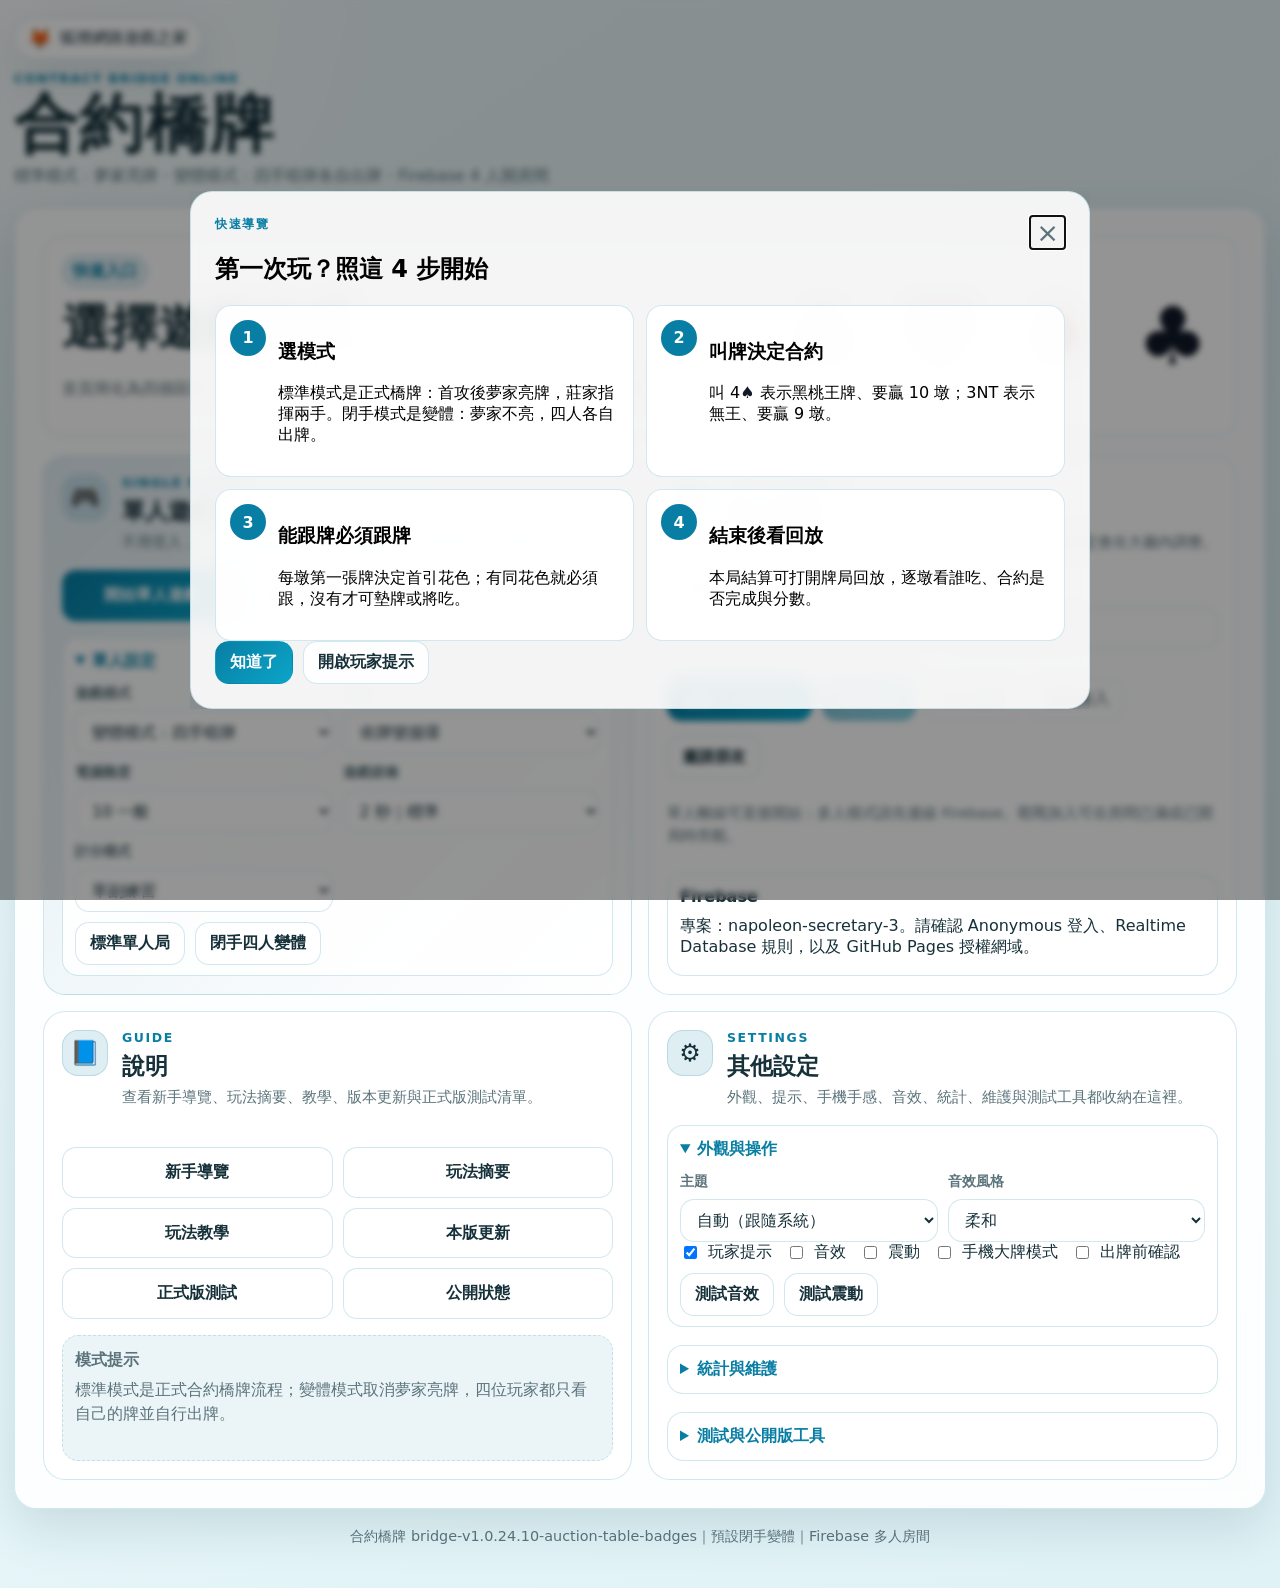
==== commit fa60abe8: "Add files via upload" ====
--- a/index.html
+++ b/index.html
@@ -578,7 +578,8 @@
         <p class="eyebrow">Release</p>
         <h2>本版更新</h2>
         <ul>
-          <li>v1.0.24.9：首頁簡化為「單人遊戲、多人遊戲、說明、其他設定」四大區塊，主要入口更清楚。</li>
+          <li>v1.0.24.10：叫牌階段把各家的叫牌顯示在玩家前方，並將目前最高叫品特別高亮，牌桌更直覺。</li>
+            <li>v1.0.24.9：首頁簡化為「單人遊戲、多人遊戲、說明、其他設定」四大區塊，主要入口更清楚。</li>
           <li>v1.0.23：新增四人座位視角模擬、Firebase 部署檢查器、出牌 AI 第三版、正式大廳與新手教學第三章。</li>
           <li class="old-note">v1.0.22：Firebase rules 正式強化，私人手牌、action queue 與房主/仲裁者權限分流更清楚。</li>
           <li>房主 / 仲裁者轉移再強化：房主離線超過安全等待時間後，新仲裁者用交易式寫入接手，降低雙房主風險。</li>
--- a/style.css
+++ b/style.css
@@ -230,11 +230,21 @@
 .mini-card.black { color: #111827; }
 .center { position: absolute; left: 50%; top: 50%; transform: translate(-50%, -50%); width: min(380px, 42%); min-height: 220px; display: grid; place-items: center; text-align: center; color: #fff; }
 .trick-area { width: 100%; min-height: 170px; position: relative; }
-.seat-play { position: absolute; width: var(--card-w); height: var(--card-h); z-index: 4; }
+.seat-play { position: absolute; width: var(--card-w); height: var(--card-h); z-index: 4; display: grid; place-items: center; pointer-events: none; }
 .play-0 { left: 50%; top: 36%; transform: translate(-50%, -50%); }
 .play-1 { left: 61%; top: 50%; transform: translate(-50%, -50%); }
 .play-2 { left: 50%; top: 64%; transform: translate(-50%, -50%); }
 .play-3 { left: 39%; top: 50%; transform: translate(-50%, -50%); }
+.auction-seat-badge { min-width: 88px; max-width: 156px; display: flex; flex-wrap: wrap; align-items: center; justify-content: center; gap: 5px; padding: 7px 8px; border-radius: 16px; background: rgba(15, 23, 42, .44); border: 1px solid rgba(255,255,255,.24); box-shadow: 0 14px 34px rgba(0,0,0,.22); backdrop-filter: blur(8px); }
+.auction-seat-badge.has-highest { background: rgba(250, 204, 21, .24); border-color: rgba(250,204,21,.72); box-shadow: 0 0 0 4px rgba(250,204,21,.16), 0 16px 38px rgba(0,0,0,.3); }
+.auction-seat-token { position: relative; display: inline-flex; align-items: center; justify-content: center; gap: 2px; min-width: 48px; min-height: 32px; padding: 5px 9px; border-radius: 999px; background: rgba(255,255,255,.92); color: #0f172a; border: 1px solid rgba(255,255,255,.55); font-weight: 1000; font-size: .92rem; line-height: 1; box-shadow: 0 7px 16px rgba(0,0,0,.18); }
+.auction-seat-token.latest { transform: translateY(-1px); }
+.auction-seat-token.call-pass { color: #334155; background: rgba(248,250,252,.9); }
+.auction-seat-token.call-double, .auction-seat-token.call-redouble { background: #fee2e2; color: #991b1b; border-color: rgba(248,113,113,.62); }
+.auction-seat-token.highest { background: linear-gradient(135deg, #fef3c7, #fff7ed); color: #422006; border-color: #facc15; transform: scale(1.11); z-index: 2; box-shadow: 0 0 0 4px rgba(250,204,21,.22), 0 12px 24px rgba(0,0,0,.28); }
+.auction-seat-token.highest em { position: absolute; left: 50%; bottom: -22px; transform: translateX(-50%); white-space: nowrap; border-radius: 999px; background: #facc15; color: #422006; padding: 2px 7px; font-size: .62rem; font-style: normal; box-shadow: 0 7px 14px rgba(0,0,0,.22); }
+.auction-status-pill .red, .auction-seat-token .red { color: #b91c1c; }
+.auction-status-pill .black, .auction-seat-token .black { color: #111827; }
 .table-trump, .table-heads { position: absolute; left: 50%; transform: translateX(-50%); background: rgba(255,255,255,.92); color: #17313a; border-radius: 999px; padding: 8px 13px; font-weight: 1000; box-shadow: 0 12px 26px rgba(0,0,0,.18); }
 .table-trump { top: 45%; }
 .table-heads { top: calc(45% + 46px); }
@@ -735,6 +745,9 @@
   .play-1 { left: 66%; }
   .play-2 { top: 68%; }
   .play-3 { left: 34%; }
+  .auction-seat-badge { min-width: 64px; max-width: 116px; gap: 3px; padding: 5px 6px; border-radius: 13px; }
+  .auction-seat-token { min-width: 38px; min-height: 27px; padding: 4px 7px; font-size: .78rem; }
+  .auction-seat-token.highest em { bottom: -19px; font-size: .56rem; padding: 2px 6px; }
   .table-trump, .table-heads { padding: 6px 9px; font-size: .8rem; max-width: 78%; white-space: nowrap; overflow: hidden; text-overflow: ellipsis; }
   .table-trump { top: 42%; }
   .table-heads { top: calc(42% + 36px); }
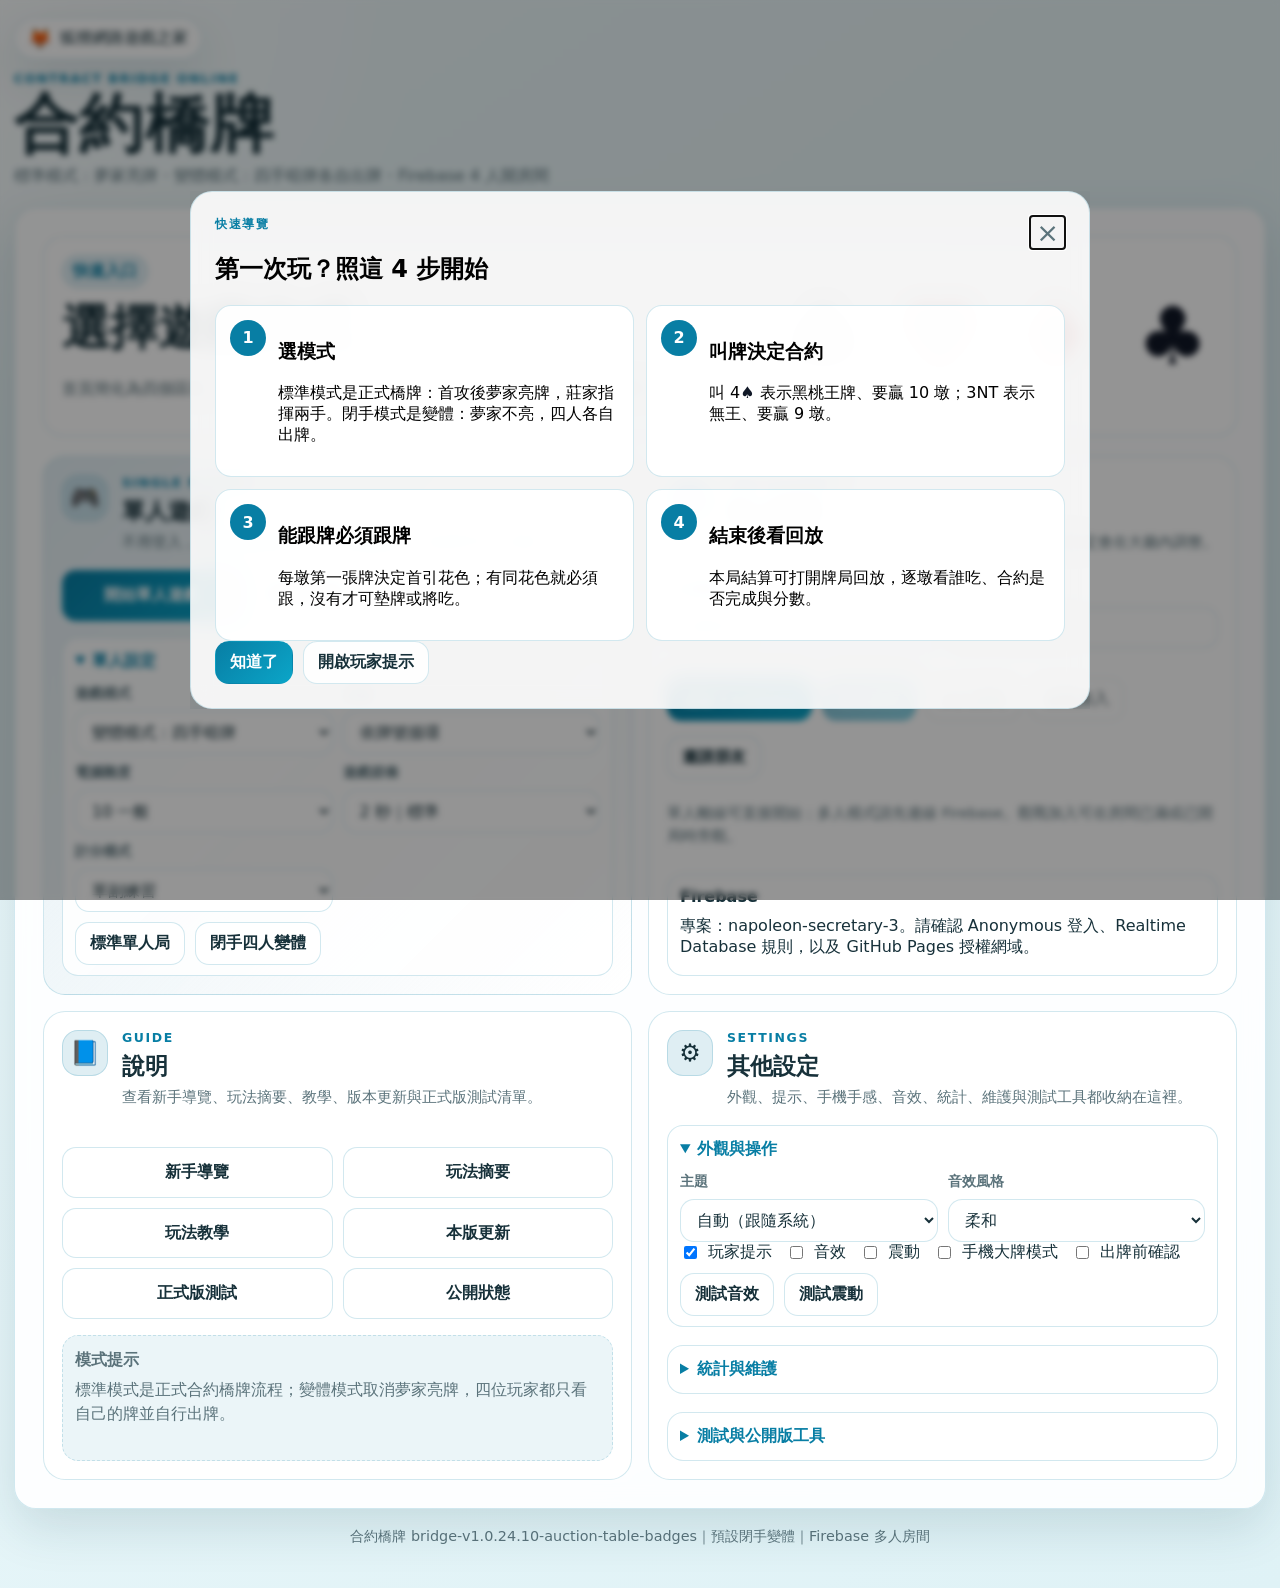
==== commit 076be0b1: "Add files via upload" ====
--- a/index.html
+++ b/index.html
@@ -11,9 +11,9 @@
   <meta name="theme-color" content="#087ea4" />
   <meta name="apple-mobile-web-app-capable" content="yes" />
   <meta name="apple-mobile-web-app-title" content="合約橋牌" />
-  <link rel="manifest" href="manifest.webmanifest?v=1.0.24.9" />
+  <link rel="manifest" href="manifest.webmanifest?v=1.0.24.10" />
   <link rel="apple-touch-icon" href="icons/icon-192.png" />
-  <link rel="stylesheet" href="style.css?v=1.0.24.9" />
+  <link rel="stylesheet" href="style.css?v=1.0.24.10" />
 </head>
 <body>
   <div id="app">
@@ -736,6 +736,6 @@
     <footer id="versionFooter" class="version-footer"></footer>
     <div id="toast" class="toast hidden"></div>
   </div>
-  <script type="module" src="app.js?v=1.0.24.9"></script>
+  <script type="module" src="app.js?v=1.0.24.10"></script>
 </body>
 </html>
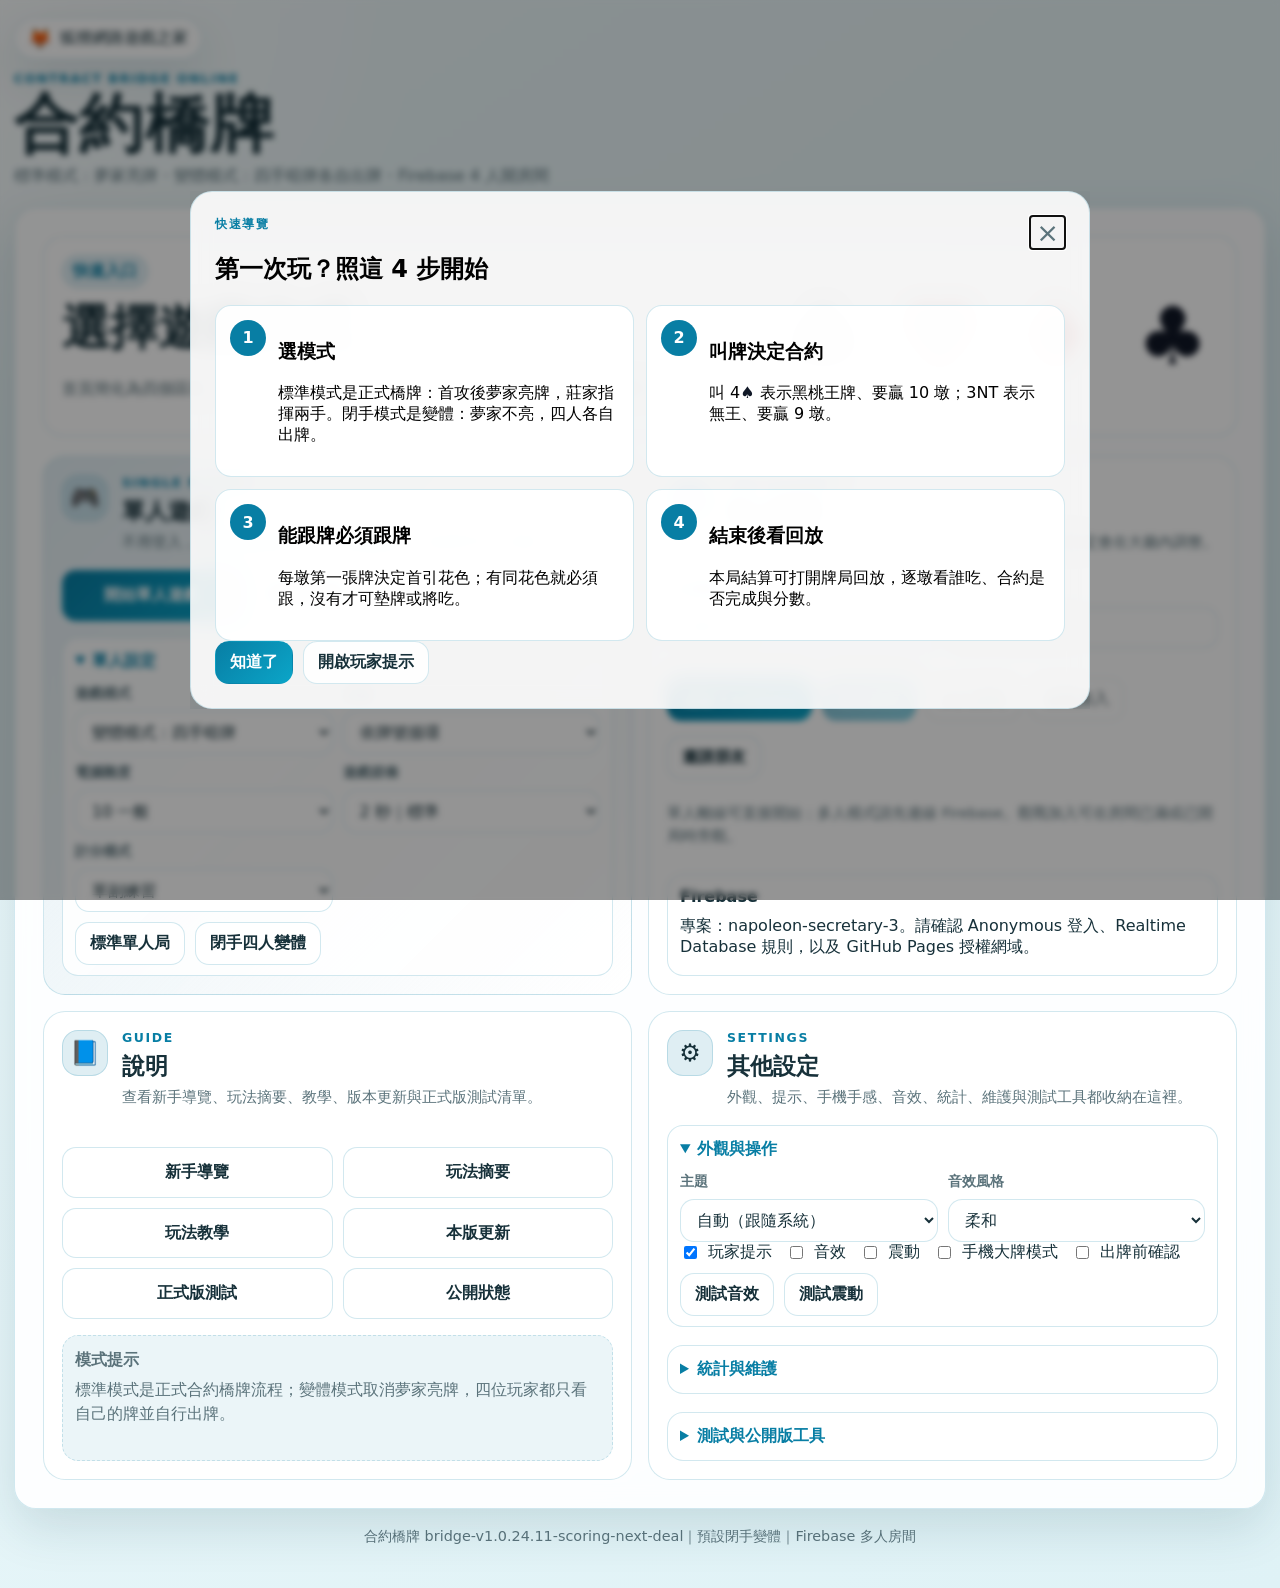
==== commit f83b5edf: "Add files via upload" ====
--- a/index.html
+++ b/index.html
@@ -11,9 +11,9 @@
   <meta name="theme-color" content="#087ea4" />
   <meta name="apple-mobile-web-app-capable" content="yes" />
   <meta name="apple-mobile-web-app-title" content="合約橋牌" />
-  <link rel="manifest" href="manifest.webmanifest?v=1.0.24.10" />
+  <link rel="manifest" href="manifest.webmanifest?v=1.0.24.11" />
   <link rel="apple-touch-icon" href="icons/icon-192.png" />
-  <link rel="stylesheet" href="style.css?v=1.0.24.10" />
+  <link rel="stylesheet" href="style.css?v=1.0.24.11" />
 </head>
 <body>
   <div id="app">
@@ -578,7 +578,7 @@
         <p class="eyebrow">Release</p>
         <h2>本版更新</h2>
         <ul>
-          <li>v1.0.24.10：叫牌階段把各家的叫牌顯示在玩家前方，並將目前最高叫品特別高亮，牌桌更直覺。</li>
+          <li>v1.0.24.11：本副結束後在左側結算區固定顯示「下一副 / 再玩一副」按鈕，避免結果視窗關閉後找不到繼續遊戲入口。</li>
             <li>v1.0.24.9：首頁簡化為「單人遊戲、多人遊戲、說明、其他設定」四大區塊，主要入口更清楚。</li>
           <li>v1.0.23：新增四人座位視角模擬、Firebase 部署檢查器、出牌 AI 第三版、正式大廳與新手教學第三章。</li>
           <li class="old-note">v1.0.22：Firebase rules 正式強化，私人手牌、action queue 與房主/仲裁者權限分流更清楚。</li>
@@ -736,6 +736,6 @@
     <footer id="versionFooter" class="version-footer"></footer>
     <div id="toast" class="toast hidden"></div>
   </div>
-  <script type="module" src="app.js?v=1.0.24.10"></script>
+  <script type="module" src="app.js?v=1.0.24.11"></script>
 </body>
 </html>
--- a/style.css
+++ b/style.css
@@ -1010,3 +1010,7 @@
   .home-main-actions .primary, .home-main-actions .ghost { width: 100%; }
   .home-hero .wave { display: none; }
 }
+
+.scoring-next-actions { margin-top: 12px; padding: 12px; border: 1px solid var(--line); border-radius: 16px; background: color-mix(in srgb, var(--accent), transparent 92%); }
+.scoring-next-actions .button-row { margin-top: 8px; }
+.scoring-next-actions .primary { box-shadow: 0 10px 22px rgba(16, 74, 108, .18); }
